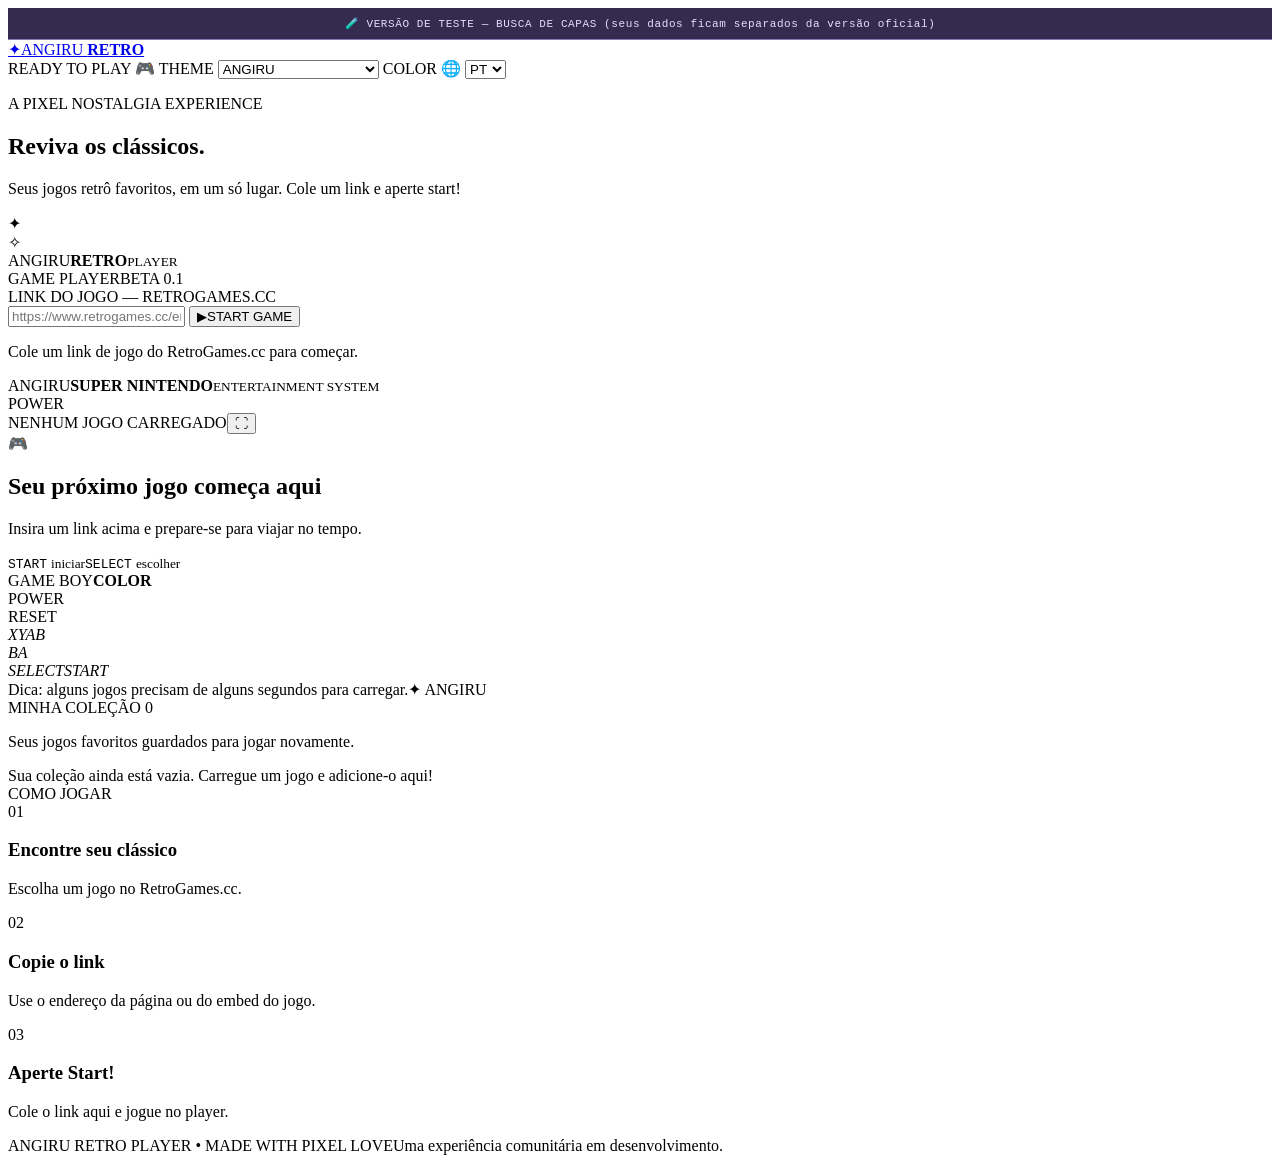
==== preview/index.html @ 98f25230 "Add isolated cover-search test preview" ====
<!DOCTYPE html>
<html lang="pt-BR">
<head>
  <meta charset="UTF-8">
  <meta name="viewport" content="width=device-width, initial-scale=1">
  <meta name="theme-color" content="#101522">
  <meta name="description" content="Angiru Retro Player — um cantinho para jogar clássicos retrô.">
  <title>Angiru Retro Player</title>
  <link rel="stylesheet" href="style.css?v=cover-test-20261125">
</head>
<body>
  <div style="background:#342b50;color:#e9ddff;text-align:center;padding:9px 12px;font:11px monospace;letter-spacing:.6px;border-bottom:1px solid #8b76b5">🧪 VERSÃO DE TESTE — BUSCA DE CAPAS (seus dados ficam separados da versão oficial)</div>
  <div class="page-shell">
    <header class="topbar">
      <a class="brand" href="#" aria-label="Angiru Retro Player home">
        <span class="brand-mark">✦</span><span>ANGIRU <b>RETRO</b></span>
      </a>
      <div class="topbar-actions">
        <span class="status-pill"><span class="status-dot"></span><span data-i18n="ready">READY TO PLAY</span></span>
        <label class="theme-label" for="theme" data-i18n="theme-label">🎮 THEME</label>
        <select id="theme" aria-label="Retro theme">
          <option value="angiru">ANGIRU</option><option value="snes">SUPER NINTENDO</option><option value="gbc">GAME BOY COLOR</option><option value="ps1">PLAYSTATION 1</option><option value="atari">ATARI</option><option value="n64">NINTENDO 64</option><option value="arcade">ARCADE</option><option value="megadrive">MEGA DRIVE</option><option value="gba">GAME BOY ADVANCE</option>
        </select>
        <label class="variant-label" for="theme-variant" data-i18n="variant-label">COLOR</label>
        <select id="theme-variant" aria-label="Theme color" hidden></select>
        <label class="variant-label" for="snes-age" data-i18n="snes-age-label" hidden>ESTADO</label>
        <select id="snes-age" aria-label="SNES condition" hidden><option value="new" data-i18n="snes-new">Novo</option><option value="old" data-i18n="snes-old">Velho</option></select>
        <label class="language-label" for="language">🌐</label>
        <select id="language" aria-label="Language">
          <option value="pt">PT</option><option value="en">EN</option><option value="es">ES</option>
        </select>
      </div>
    </header>

    <main>
      <section class="hero">
        <div class="hero-copy">
          <p class="eyebrow" data-i18n="eyebrow">A PIXEL NOSTALGIA EXPERIENCE</p>
          <h1 data-i18n="title">Reviva os <span>clássicos.</span></h1>
          <p class="hero-subtitle" data-i18n="subtitle">Seus jogos retrô favoritos, em um só lugar. Cole um link e aperte start!</p>
        </div>
        <div class="pixel-art" aria-hidden="true">
          <div class="pixel-star star-one">✦</div><div class="pixel-star star-two">✧</div>
          <div class="pixel-console"><div class="console-screen"><span>ANGIRU</span><strong>RETRO</strong><small>PLAYER</small></div><div class="console-controls"><i></i><i></i><i></i></div></div>
        </div>
      </section>

      <section class="player-card" aria-label="Game player">
        <div class="card-topline"><span class="section-tag"><span class="tiny-square"></span><span data-i18n="player">GAME PLAYER</span></span><span class="version">BETA 0.1</span></div>
        <form id="game-form" class="link-form">
          <label for="game-url" data-i18n="link-label">LINK DO JOGO — RETROGAMES.CC</label>
          <div class="input-row">
            <input id="game-url" type="url" inputmode="url" autocomplete="url" placeholder="https://www.retrogames.cc/embed/..." required>
            <button class="start-button" type="submit"><span>▶</span><span data-i18n="start">START GAME</span></button>
          </div>
          <p id="form-message" class="form-message" role="status" aria-live="polite" data-i18n="hint">Cole um link de jogo do RetroGames.cc para começar.</p>
          <div class="game-actions" id="game-actions" hidden>
            <button type="button" id="copy-link" class="secondary-button" data-i18n="copy">⧉ COPIAR LINK</button>
            <button type="button" id="clear-game" class="secondary-button" data-i18n="change">↻ TROCAR JOGO</button>
            <button type="button" id="save-game" class="save-game-button" hidden data-i18n="save-game">＋ ADICIONAR À MINHA COLEÇÃO</button>
          </div>
        </form>

        <div class="gbc-console-shell" id="gbc-console">
          <div class="snes-cartridge" aria-hidden="true"><div class="snes-cart-label"><span>ANGIRU</span><b>SUPER NINTENDO</b><small>ENTERTAINMENT SYSTEM</small></div></div>
          <div class="gbc-bezel">
            <div class="gbc-power"><span class="gbc-power-led" aria-hidden="true"></span><span>POWER</span></div>
            <div class="gbc-screen-and-logo">
              <div class="game-frame-wrap" id="game-area">
                <div class="frame-toolbar"><span class="frame-title"><span class="live-indicator"></span><span id="game-name" data-i18n="no-game">NENHUM JOGO CARREGADO</span></span><button id="fullscreen" class="icon-button" type="button" title="Fullscreen" aria-label="Fullscreen">⛶</button></div>
                <div class="game-stage" id="game-stage">
                  <div class="empty-state" id="empty-state">
                    <div class="controller-icon">🎮</div>
                    <h2 data-i18n="empty-title">Seu próximo jogo começa aqui</h2>
                    <p data-i18n="empty-desc">Insira um link acima e prepare-se para viajar no tempo.</p>
                    <div class="key-hints"><span><kbd>START</kbd> <small data-i18n="start-hint">iniciar</small></span><span><kbd>SELECT</kbd> <small data-i18n="select-hint">escolher</small></span></div>
                  </div>
                  <iframe id="game-frame" title="Retro game" src="about:blank" allow="autoplay; fullscreen; gamepad; cross-origin-isolated" allowfullscreen webkitallowfullscreen mozallowfullscreen scrolling="no" referrerpolicy="strict-origin-when-cross-origin" hidden></iframe>
                </div>
              </div>
              <div class="gbc-logo" aria-label="Game Boy Color"><span>GAME BOY</span><b>COLOR</b></div>
            </div>
          </div>
          <div class="snes-power-reset" aria-hidden="true"><div class="snes-power-button"><span>POWER</span></div><div class="snes-reset-button"><span>RESET</span></div></div><div class="snes-controls" aria-hidden="true"><div class="snes-dpad"><i></i></div><div class="snes-button-cluster"><i class="snes-x">X</i><i class="snes-y">Y</i><i class="snes-a">A</i><i class="snes-b">B</i></div></div>
          <div class="gbc-controls" aria-hidden="true">
            <div class="gbc-dpad"><i class="up"></i><i class="right"></i><i class="down"></i><i class="left"></i><i class="center"></i></div>
            <div class="gbc-action-buttons"><i class="gbc-b">B</i><i class="gbc-a">A</i></div>
            <div class="gbc-system-buttons"><i>SELECT</i><i>START</i></div>
            <div class="gbc-speaker"><span></span><span></span><span></span><span></span><span></span><span></span><span></span><span></span><span></span><span></span><span></span><span></span><span></span><span></span><span></span><span></span><span></span><span></span><span></span><span></span></div>
          </div>
        </div>
        <div class="player-footer"><span data-i18n="footer-note">Dica: alguns jogos precisam de alguns segundos para carregar.</span><span class="footer-symbol">✦ ANGIRU</span></div>
      </section>

      <section class="library-section" id="library-section">
        <div class="library-heading">
          <span class="section-tag"><span class="tiny-square"></span><span data-i18n="library-title">MINHA COLEÇÃO</span></span>
          <span class="library-count" id="library-count">0</span>
        </div>
        <p class="library-subtitle" data-i18n="library-subtitle">Seus jogos favoritos guardados para jogar novamente.</p>
        <div class="library-tools" id="library-tools" hidden>
          <input type="search" id="library-search" placeholder="Buscar jogo..." aria-label="Buscar jogos salvos">
          <div class="library-filters" role="group" aria-label="Filtros da coleção">
            <button type="button" class="library-filter active" data-filter="all" data-i18n="filter-all">TODOS</button>
            <button type="button" class="library-filter" data-filter="favorites" data-i18n="filter-favorites">FAVORITOS</button>
            <button type="button" class="library-filter" data-filter="recent" data-i18n="filter-recent">RECENTES</button>
          </div>
        </div>
        <div id="library-list" class="library-list"></div>
        <div id="library-empty" class="library-empty" data-i18n="library-empty">Sua coleção ainda está vazia. Carregue um jogo e adicione-o aqui!</div>
      </section>
      <section class="how-to">
        <div class="how-heading"><span class="section-tag"><span class="tiny-square"></span><span data-i18n="how-title">COMO JOGAR</span></span></div>
        <div class="steps">
          <article class="step"><span class="step-number">01</span><div><h3 data-i18n="step1-title">Encontre seu clássico</h3><p data-i18n="step1-desc">Escolha um jogo no RetroGames.cc.</p></div></article>
          <article class="step"><span class="step-number">02</span><div><h3 data-i18n="step2-title">Copie o link</h3><p data-i18n="step2-desc">Use o endereço da página ou do embed do jogo.</p></div></article>
          <article class="step"><span class="step-number">03</span><div><h3 data-i18n="step3-title">Aperte Start!</h3><p data-i18n="step3-desc">Cole o link aqui e jogue no player.</p></div></article>
        </div>
      </section>
    </main>
    <footer><span>ANGIRU RETRO PLAYER <span class="footer-dot">•</span> MADE WITH PIXEL LOVE</span><span data-i18n="footer">Uma experiência comunitária em desenvolvimento.</span></footer>
  </div>
  <script src="app.js?v=cover-test-20261125"></script>
</body>
</html>
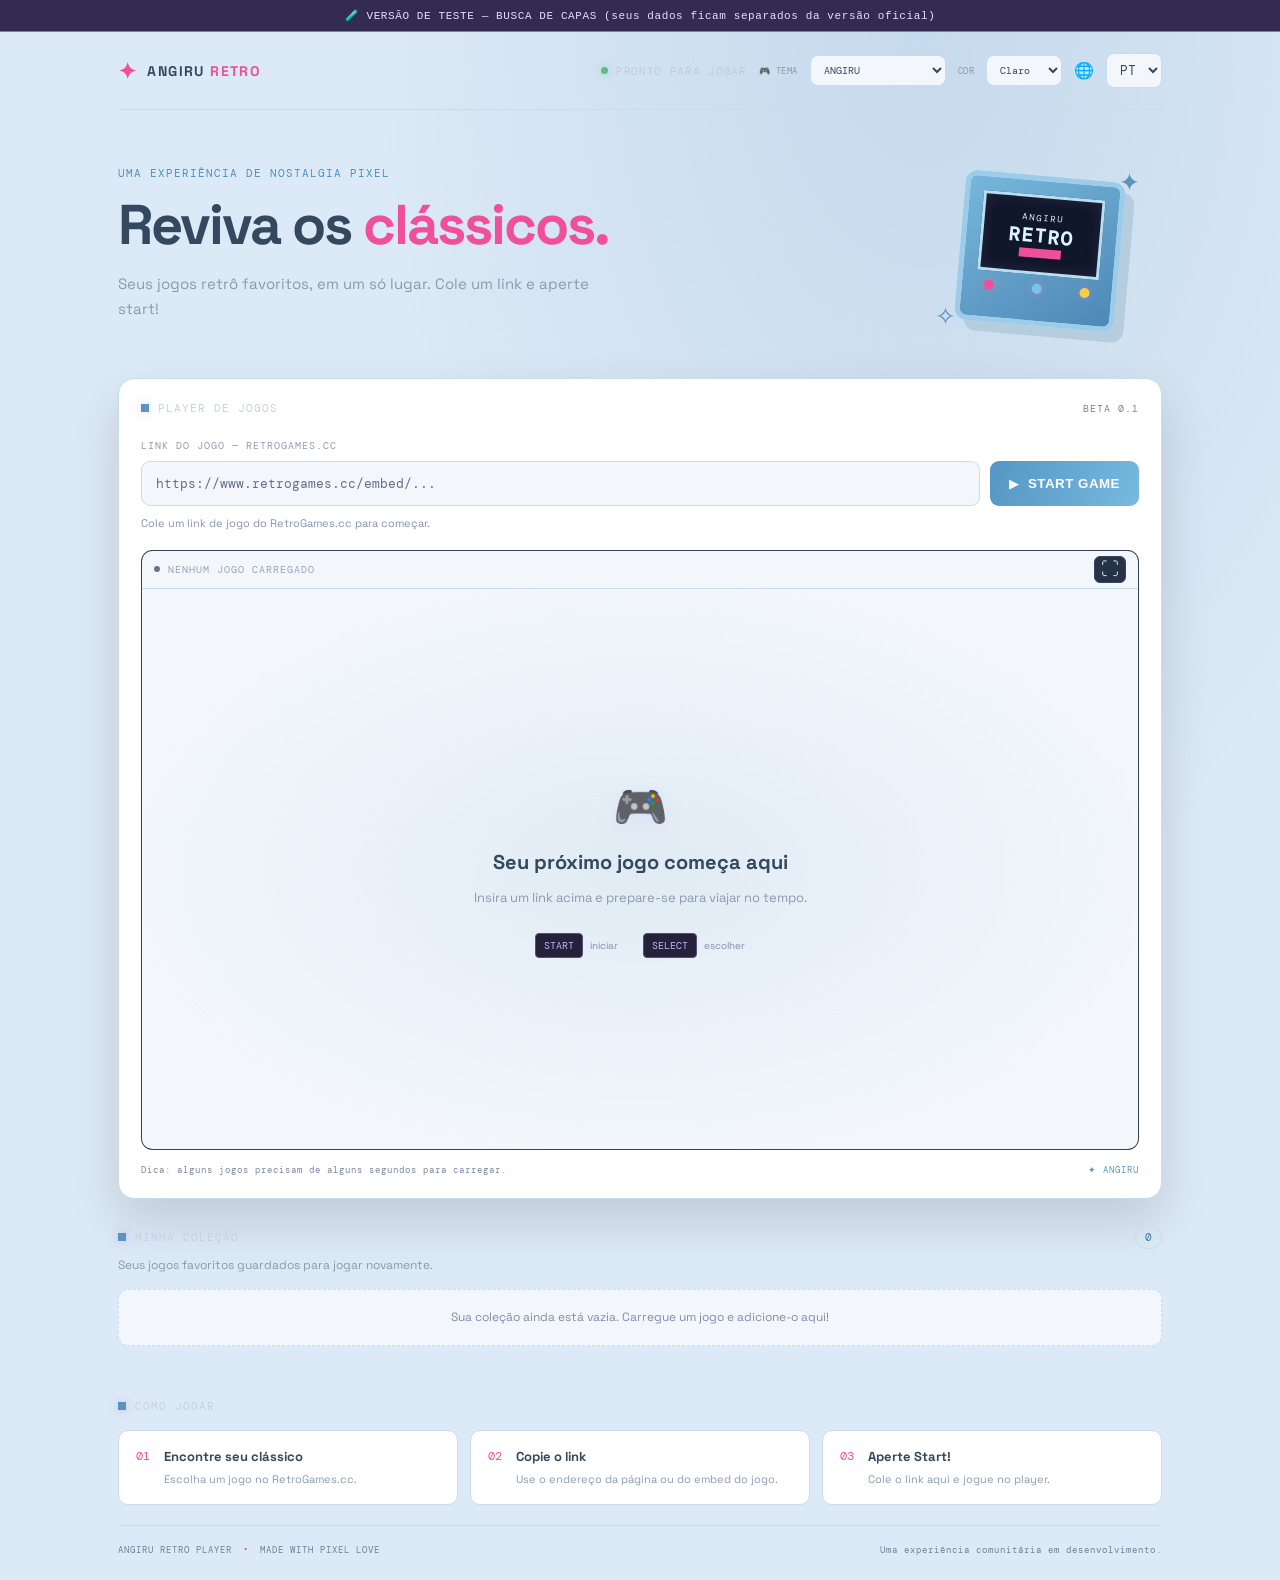
==== commit 6f605bb5: "Refresh preview cache for cover verification fix" ====
--- a/preview/index.html
+++ b/preview/index.html
@@ -6,7 +6,7 @@
   <meta name="theme-color" content="#101522">
   <meta name="description" content="Angiru Retro Player — um cantinho para jogar clássicos retrô.">
   <title>Angiru Retro Player</title>
-  <link rel="stylesheet" href="style.css?v=cover-test-20261125">
+  <link rel="stylesheet" href="style.css?v=cover-test-20261125b">
 </head>
 <body>
   <div style="background:#342b50;color:#e9ddff;text-align:center;padding:9px 12px;font:11px monospace;letter-spacing:.6px;border-bottom:1px solid #8b76b5">🧪 VERSÃO DE TESTE — BUSCA DE CAPAS (seus dados ficam separados da versão oficial)</div>
--- a/preview/style.css
+++ b/preview/style.css
@@ -0,0 +1,463 @@
+@import url('https://fonts.googleapis.com/css2?family=DM+Mono:wght@400;500&family=Space+Grotesk:wght@400;500;600;700&display=swap');
+:root{--bg:#101522;--panel:#171e2e;--panel2:#111827;--text:#eef2ff;--muted:#9aa7c1;--purple:#a78bfa;--pink:#f472b6;--cyan:#67e8f9;--line:#2a354a;--green:#86efac}
+*{box-sizing:border-box}body{margin:0;background:radial-gradient(ellipse at 72% 0%,#202945 0,transparent 42%),var(--bg);color:var(--text);font-family:'Space Grotesk',sans-serif;min-height:100vh}.page-shell{max-width:1100px;margin:auto;padding:0 28px}.topbar{height:78px;display:flex;align-items:center;justify-content:space-between;border-bottom:1px solid #283147}.brand{display:flex;align-items:center;gap:10px;color:var(--text);text-decoration:none;font-weight:700;letter-spacing:1.4px;font-size:14px}.brand b{color:var(--purple)}.brand-mark{color:var(--pink);font-size:22px}.topbar-actions{display:flex;align-items:center;gap:12px}.status-pill{font:11px 'DM Mono',monospace;letter-spacing:.7px;color:#c0cbe0;display:flex;gap:8px;align-items:center}.status-dot{width:7px;height:7px;border-radius:50%;background:var(--green);box-shadow:0 0 10px #86efac80}.language-label{color:var(--muted)}select{background:#202a3c;color:var(--text);border:1px solid #39455c;border-radius:8px;padding:7px 9px;font-family:'DM Mono',monospace}.hero{display:flex;align-items:center;justify-content:space-between;min-height:260px;padding:36px 0 22px;overflow:hidden}.hero-copy{max-width:610px}.eyebrow,.section-tag,.version,.link-form label,.frame-title,.player-footer,.how-heading,footer{font-family:'DM Mono',monospace;letter-spacing:1px}.eyebrow{color:var(--cyan);font-size:11px;margin:0 0 16px}.hero h1{font-size:clamp(34px,5vw,56px);line-height:1.04;letter-spacing:-2px;margin:0}.hero h1 span{color:var(--purple)}.hero-subtitle{font-size:15px;color:var(--muted);max-width:510px;line-height:1.65;margin-top:18px}.pixel-art{position:relative;width:245px;height:210px;flex-shrink:0;display:grid;place-items:center}.pixel-console{width:160px;height:150px;background:#3b315b;border:5px solid #625080;border-radius:12px;box-shadow:10px 10px 0 #0a0e18;transform:rotate(5deg);padding:14px}.console-screen{height:80px;background:#11172a;border:3px solid #8b76b5;display:flex;flex-direction:column;align-items:center;justify-content:center;color:#c4b5fd;font-family:'DM Mono',monospace;box-shadow:inset 0 0 14px #a78bfa20}.console-screen span{font-size:9px;letter-spacing:2px}.console-screen strong{font-size:19px;letter-spacing:2px}.console-screen small{font-size:7px;letter-spacing:3px;color:var(--pink)}.console-controls{display:flex;align-items:center;justify-content:space-between;padding:9px 8px}.console-controls i{width:10px;height:10px;border-radius:50%;background:var(--pink);box-shadow:0 0 8px #f472b680}.console-controls i:nth-child(2){background:var(--cyan)}.console-controls i:nth-child(3){background:#facc15}.pixel-star{position:absolute;color:var(--pink);font-size:25px}.star-one{top:20px;right:22px}.star-two{bottom:24px;left:18px;color:var(--cyan)}.player-card{background:linear-gradient(180deg,#1b2334,#151c2a);border:1px solid #2b364b;border-radius:16px;padding:22px;box-shadow:0 22px 50px #0002}.card-topline{display:flex;justify-content:space-between;align-items:center;margin-bottom:24px}.section-tag{font-size:11px;color:#c6d0e3;display:flex;align-items:center;gap:9px}.tiny-square{width:8px;height:8px;background:var(--purple);box-shadow:0 0 10px #a78bfa70}.version{font-size:10px;color:#74829d}.link-form label{display:block;color:#8e9bb4;font-size:10px;margin-bottom:9px}.input-row{display:flex;gap:10px}.input-row input{flex:1;min-width:0;border:1px solid #364258;border-radius:9px;background:#101725;color:var(--text);padding:13px 14px;font:13px 'DM Mono',monospace;outline:none}.input-row input:focus{border-color:var(--purple);box-shadow:0 0 0 3px #a78bfa18}.input-row input::placeholder{color:#62708a}.start-button{border:0;border-radius:9px;background:linear-gradient(110deg,#a78bfa,#8b79e8);color:#111525;font-weight:700;letter-spacing:.5px;padding:0 19px;display:flex;gap:9px;align-items:center;justify-content:center;cursor:pointer;white-space:nowrap;transition:.2s}.start-button:hover{filter:brightness(1.1);transform:translateY(-1px)}.start-button span:first-child{font-size:12px}.form-message{margin:9px 0 18px;font-size:11px;color:#8492aa;line-height:1.5}.form-message.error{color:#fda4af}.game-frame-wrap{border:1px solid #364258;border-radius:11px;overflow:hidden;background:#090d15}.frame-toolbar{height:38px;background:#121a29;display:flex;align-items:center;justify-content:space-between;padding:0 12px;border-bottom:1px solid #293448}.frame-title{font-size:10px;color:#94a3bb;display:flex;align-items:center;gap:8px}.live-indicator{height:6px;width:6px;border-radius:50%;background:#64748b}.live-indicator.active{background:var(--green);box-shadow:0 0 8px #86efac}.icon-button{background:#263247;border:1px solid #39465d;color:#cbd5e1;border-radius:6px;height:27px;width:32px;font-size:18px;line-height:1;cursor:pointer}.icon-button:hover{color:white;background:#36445d}.game-stage{aspect-ratio:16/9;max-height:650px;position:relative;display:flex;align-items:center;justify-content:center;background:radial-gradient(ellipse,#1d2840,#090d15 75%);overflow:hidden}.game-stage iframe{width:100%;height:100%;border:0;background:#000}.empty-state{text-align:center;padding:24px;max-width:440px}.controller-icon{font-size:44px;filter:drop-shadow(0 5px 10px #a78bfa22)}.empty-state h2{font-size:20px;margin:14px 0 8px}.empty-state p{font-size:13px;color:var(--muted);line-height:1.6}.key-hints{display:flex;justify-content:center;gap:25px;margin-top:24px}.key-hints span{display:flex;gap:7px;align-items:center}kbd{font:10px 'DM Mono',monospace;color:#c4b5fd;border:1px solid #5b4c7d;background:#25213a;padding:5px 8px;border-radius:4px}.key-hints small{font-size:10px;color:#8592aa}.player-footer{display:flex;justify-content:space-between;gap:10px;flex-wrap:wrap;margin-top:14px;font-size:9px;color:#78869e}.footer-symbol{color:#a78bfa}.how-to{padding:35px 0 20px}.how-heading{margin-bottom:17px}.steps{display:grid;grid-template-columns:repeat(3,1fr);gap:12px}.step{display:flex;gap:14px;padding:17px;border:1px solid #293449;border-radius:10px;background:#151c2a}.step-number{font:12px 'DM Mono',monospace;color:var(--pink)}.step h3{font-size:13px;margin:0 0 6px}.step p{font-size:11px;color:var(--muted);margin:0;line-height:1.5}footer{border-top:1px solid #283147;padding:18px 0 24px;display:flex;justify-content:space-between;gap:10px;flex-wrap:wrap;color:#718099;font-size:9px}.footer-dot{color:var(--pink);padding:0 5px}
+@media(max-width:700px){.page-shell{padding:0 16px}.topbar{height:65px}.status-pill{display:none}.hero{min-height:210px;padding:30px 0 18px}.hero h1{font-size:38px}.hero-subtitle{font-size:13px;max-width:330px}.pixel-art{width:115px;height:150px;transform:scale(.75);margin-left:-10px}.player-card{padding:15px}.card-topline{margin-bottom:18px}.input-row{flex-direction:column}.input-row input{padding:12px}.start-button{height:45px}.game-stage{aspect-ratio:16/9;max-height:none}.steps{grid-template-columns:1fr}.step{padding:14px}.player-footer{font-size:8px}.hero-copy{z-index:1}.pixel-art{opacity:.85}footer{font-size:8px}.empty-state h2{font-size:18px}.empty-state p{font-size:12px}}@media(max-width:420px){.hero h1{font-size:33px}.pixel-art{width:90px;margin-left:-22px}.brand{font-size:12px}.hero-subtitle{max-width:250px}}
+
+/* Fullscreen: use the available screen area rather than a fixed aspect ratio. */
+#game-area:fullscreen{width:100vw;height:100dvh;max-width:none;margin:0;border:0;border-radius:0;background:#000;display:flex;flex-direction:column;overflow:hidden}
+#game-area:fullscreen .frame-toolbar{flex:0 0 36px;height:36px}
+#game-area:fullscreen .game-stage{flex:1;min-height:0;width:100%;height:auto;max-height:none;aspect-ratio:auto}
+#game-area:fullscreen iframe{display:block;width:100%;height:100%;min-height:0}
+#game-area:fullscreen iframe[hidden]{display:none}
+@media (orientation:landscape) and (max-height:500px){
+  #game-area:fullscreen .frame-toolbar{flex-basis:30px;height:30px}
+  #game-area:fullscreen .frame-title{font-size:9px}
+}
+@media (orientation:portrait) {
+  #game-area:fullscreen .game-stage{height:calc(100dvh - 36px)}
+}
+
+.game-actions{display:flex;gap:8px;flex-wrap:wrap;margin:0 0 16px}
+.game-actions[hidden]{display:none}
+.secondary-button{background:#202a3c;color:#cbd5e1;border:1px solid #39465d;border-radius:8px;padding:9px 12px;font:10px 'DM Mono',monospace;letter-spacing:.5px;cursor:pointer;transition:.2s}
+.secondary-button:hover{background:#2b3850;border-color:#a78bfa;color:#fff}
+@media(max-width:480px){.game-actions{display:grid;grid-template-columns:1fr 1fr}.secondary-button{padding:10px 8px}}
+
+
+/* Retro library cards and filter tools */
+.library-section{padding:26px 0 18px}
+.library-heading{display:flex;align-items:center;justify-content:space-between;margin-bottom:8px}
+.library-count{font:11px 'DM Mono',monospace;color:var(--purple);border:1px solid #51446e;border-radius:999px;padding:4px 9px}
+.library-subtitle{font-size:12px;color:var(--muted);margin:0 0 16px}
+.library-tools{display:flex;gap:10px;align-items:center;justify-content:space-between;flex-wrap:wrap;margin:0 0 16px}
+.library-tools[hidden]{display:none}
+.library-search{flex:1;min-width:160px}
+.library-tools input{width:100%;background:#101725;color:var(--text);border:1px solid #364258;border-radius:8px;padding:10px 12px;font:12px 'DM Mono',monospace;outline:none}
+.library-tools input:focus{border-color:var(--purple)}
+.library-filters{display:flex;gap:6px;flex-wrap:wrap}
+.library-filter{background:#202a3c;color:#93a1ba;border:1px solid #39465d;border-radius:7px;padding:8px 10px;font:10px 'DM Mono',monospace;cursor:pointer}
+.library-filter.active{background:#342b50;color:#d7c8ff;border-color:#8b76b5}
+.library-list{display:grid;grid-template-columns:repeat(3,minmax(0,1fr));gap:12px}
+.library-card{overflow:hidden;min-width:0;background:#151c2a;border:1px solid #293449;border-radius:12px;transition:transform .18s,border-color .18s}
+.library-card:hover{transform:translateY(-2px);border-color:#66558a}
+.library-cover{height:150px;position:relative;display:flex;align-items:center;justify-content:center;overflow:hidden;padding:18px;background:linear-gradient(135deg,#342b59,#111827 60%,#172f48)}
+.library-cover:before,.library-cover:after{content:"";position:absolute;border:1px solid #ffffff20;transform:rotate(22deg);width:170px;height:170px;border-radius:38px}
+.library-cover:after{width:100px;height:100px;transform:rotate(-18deg);border-color:#f472b650}
+.library-cover .cover-orbit{position:absolute;width:120px;height:120px;border:2px dotted #a78bfa65;border-radius:50%;right:-28px;top:-40px}
+.library-cover .cover-console{position:absolute;left:12px;top:10px;font:9px 'DM Mono',monospace;color:#cbd5e1;letter-spacing:1px;opacity:.8}
+.library-cover .cover-title{position:relative;z-index:1;text-align:center;font-size:clamp(14px,1.5vw,20px);font-weight:700;line-height:1.1;text-shadow:0 2px 8px #0008;max-width:100%;overflow-wrap:anywhere}
+.library-cover .cover-symbol{position:absolute;bottom:9px;right:12px;font-size:25px;opacity:.6}
+.library-cover .cover-favorite{position:absolute;right:10px;top:9px;color:#f472b6;font-size:15px;z-index:2}
+.library-card-main{padding:12px 13px 8px;min-width:0}
+.library-card-title{font-size:13px;font-weight:700;line-height:1.35;margin-bottom:5px;overflow-wrap:anywhere}
+.library-card-meta{font:9px 'DM Mono',monospace;color:#718099;white-space:nowrap;overflow:hidden;text-overflow:ellipsis}
+.library-card-actions{display:flex;gap:6px;flex-wrap:wrap;padding:0 12px 12px}
+.library-action{background:#202a3c;color:#cbd5e1;border:1px solid #39465d;border-radius:6px;padding:7px 9px;font:10px 'DM Mono',monospace;cursor:pointer}
+.library-action.play{color:#c4b5fd;border-color:#51446e}
+.library-action.fav{color:#f472b6}
+.library-action.remove{color:#fda4af}
+.library-empty{border:1px dashed #354258;border-radius:10px;padding:18px;text-align:center;color:#7f8da6;font-size:12px;line-height:1.6}
+.save-game-button{margin:0 0 16px;background:#26213c;color:#d7c8ff;border:1px solid #625080;border-radius:8px;padding:11px 14px;font:11px 'DM Mono',monospace;letter-spacing:.5px;cursor:pointer}
+.save-game-button:hover{background:#342b50}
+.save-game-button[hidden]{display:none}
+#save-game[hidden]{display:none!important}
+#save-game.save-game-button{display:inline-flex;align-items:center;justify-content:center;margin:0 0 16px;background:#26213c;color:#d7c8ff;border:1px solid #8b76b5;border-radius:8px;padding:10px 12px;font:11px 'DM Mono',monospace;letter-spacing:.4px;cursor:pointer}
+#save-game.save-game-button:hover{background:#342b50;border-color:#a78bfa}
+@media(max-width:800px){.library-list{grid-template-columns:repeat(2,minmax(0,1fr))}.library-cover{height:125px}}
+@media(max-width:520px){.library-list{grid-template-columns:1fr 1fr;gap:8px}.library-card-main{padding:9px}.library-cover{height:105px;padding:10px}.library-cover .cover-title{font-size:13px}.library-card-actions{padding:0 8px 9px;gap:4px}.library-action{padding:6px 7px;font-size:9px}.library-tools{align-items:stretch}.library-filters{justify-content:space-between}.library-filter{flex:1;text-align:center;padding:7px 5px}}
+
+/* Real cover art with graceful fallback to the generated retro cover */
+.library-cover.has-artwork{background:#080b12!important;padding:0}
+.library-cover.has-artwork:before,.library-cover.has-artwork:after,.library-cover.has-artwork .cover-orbit{display:none}
+.library-artwork{position:absolute;inset:0;width:100%;height:100%;object-fit:contain;object-position:center;background:#080b12;z-index:1}
+.library-cover.has-artwork .cover-title{position:absolute;left:0;right:0;bottom:0;padding:26px 10px 9px;background:linear-gradient(transparent,#000b 75%);font-size:clamp(11px,1.2vw,15px);z-index:2}
+.library-cover.has-artwork .cover-console{z-index:2;text-shadow:0 1px 4px #000}
+.library-cover.has-artwork .cover-symbol{z-index:2}
+
+.art-credit{display:block;max-width:100%;overflow:hidden;text-overflow:ellipsis;white-space:nowrap;margin-top:4px;color:#8b91a5;font:8px 'DM Mono',monospace;text-decoration:underline;text-underline-offset:2px;opacity:.8}.art-credit:hover{color:#c4b5fd;opacity:1}
+
+/* Cover search status and retry control */
+.cover-status{position:absolute;left:0;right:0;bottom:0;z-index:3;text-align:center;font:8px 'DM Mono',monospace;color:#c4b5fd;background:#111827b8;padding:5px 4px;letter-spacing:.4px}
+.library-cover.has-artwork .cover-status{display:none}
+.cover-retry{color:#a5b4fc!important;border-color:#51446e!important}
+.cover-retry:disabled{opacity:.55;cursor:wait}
+
+/* Console-inspired color themes: only presentation tokens and surfaces are changed. */
+body[data-theme="angiru"]{--bg:#dce9f6;--panel:#ffffff;--panel2:#f3f7fc;--text:#34495f;--muted:#899bad;--purple:#5b94bd;--pink:#f04f9b;--cyan:#78c5e6;--line:#c9dceb;--green:#65b984}
+body[data-theme="snes"]{--bg:#252335;--panel:#d0d0d8;--panel2:#e5e5eb;--text:#292938;--muted:#5f6176;--purple:#7b50a9;--pink:#d34f77;--cyan:#4475c5;--line:#a3a3b4;--green:#5b9e58}
+body[data-theme="gbc"]{--bg:#e1e6bd;--panel:#c5d38a;--panel2:#eff2d3;--text:#243d35;--muted:#58725b;--purple:#7457a8;--pink:#d14e87;--cyan:#248baf;--line:#95a86a;--green:#39874b}
+body[data-theme="ps1"]{--bg:#111d36;--panel:#26334d;--panel2:#18253c;--text:#edf3ff;--muted:#a4b5d0;--purple:#5b8bd6;--pink:#f05b72;--cyan:#5fc4e9;--line:#40516c;--green:#7bd59d}
+body[data-theme="atari"]{--bg:#241b16;--panel:#34271d;--panel2:#1c1714;--text:#f0dfc2;--muted:#b79b78;--purple:#c58b46;--pink:#e28b51;--cyan:#d2b36d;--line:#5c4430;--green:#a4bd5b}
+body[data-theme="n64"]{--bg:#20232b;--panel:#2c3341;--panel2:#1b202a;--text:#f3f4f8;--muted:#aab3c4;--purple:#4c83e5;--pink:#ef5350;--cyan:#45c78b;--line:#465165;--green:#83d75d}
+body[data-theme="arcade"]{--bg:#090b18;--panel:#14152a;--panel2:#0b1020;--text:#f6f1ff;--muted:#9ca3c9;--purple:#bd5cff;--pink:#ff4fa3;--cyan:#39f5ff;--line:#33305a;--green:#4dff9c}
+body[data-theme="megadrive"]{--bg:#101316;--panel:#20252b;--panel2:#15191e;--text:#f1f3f5;--muted:#a1aab5;--purple:#d04c4c;--pink:#ef6767;--cyan:#a4b7c9;--line:#424b55;--green:#80c56e}
+body[data-theme="gba"]{--bg:#252036;--panel:#342b4a;--panel2:#201b31;--text:#f4edff;--muted:#b4a5d1;--purple:#a56de0;--pink:#ed75b6;--cyan:#63a9ed;--line:#4c3e65;--green:#85d39a}
+body[data-theme] {background:radial-gradient(ellipse at 72% 0%,color-mix(in srgb,var(--purple) 18%,transparent),transparent 42%),var(--bg);color:var(--text)}
+body[data-theme] .topbar,body[data-theme] footer{border-color:var(--line)}
+body[data-theme] .brand,body[data-theme] .hero h1,body[data-theme] .empty-state h2,body[data-theme] .step h3{color:var(--text)}
+body[data-theme] .brand b,body[data-theme] .hero h1 span,body[data-theme] .brand-mark,body[data-theme] .pixel-star,.section-tag .tiny-square,.footer-symbol{color:var(--purple)}
+body[data-theme] .eyebrow{color:var(--cyan)}
+body[data-theme] .player-card,body[data-theme] .step,body[data-theme] .library-card{background:var(--panel);border-color:var(--line)}
+body[data-theme] .frame-toolbar,body[data-theme] .library-card-main,body[data-theme] .library-empty{background:var(--panel2);border-color:var(--line)}
+body[data-theme] .game-stage{background:radial-gradient(ellipse,color-mix(in srgb,var(--purple) 12%,var(--panel2)),var(--panel2) 75%)}
+body[data-theme] .input-row input,body[data-theme] .library-tools input{background:var(--panel2);color:var(--text);border-color:var(--line)}
+body[data-theme] select,body[data-theme] .library-filter,body[data-theme] .library-action,body[data-theme] .secondary-button{background:var(--panel2);color:var(--text);border-color:var(--line)}
+body[data-theme] .library-filter.active,body[data-theme] .save-game-button{background:color-mix(in srgb,var(--purple) 28%,var(--panel2));color:var(--text);border-color:var(--purple)}
+body[data-theme] .start-button{background:linear-gradient(110deg,var(--purple),color-mix(in srgb,var(--purple) 72%,var(--cyan)));color:var(--bg)}
+body[data-theme] .library-action.play{color:var(--purple);border-color:var(--purple)}
+body[data-theme] .library-action.fav{color:var(--pink)}
+body[data-theme] .library-action.remove{color:var(--pink)}
+body[data-theme] .pixel-console{background:color-mix(in srgb,var(--purple) 40%,var(--panel));border-color:var(--purple)}
+body[data-theme] .console-screen{border-color:var(--cyan);color:var(--cyan)}
+body[data-theme] .console-screen small,body[data-theme] .console-controls i:first-child{background:var(--pink);color:var(--pink)}
+body[data-theme] .console-controls i:nth-child(2){background:var(--cyan)}
+body[data-theme] .console-controls i:nth-child(3){background:var(--green)}
+body[data-theme] .cover-retry{color:var(--purple)!important;border-color:var(--line)!important}
+body[data-theme] .library-count{color:var(--purple);border-color:var(--line)}
+body[data-theme] .status-dot,body[data-theme] .live-indicator.active{background:var(--green);box-shadow:0 0 10px color-mix(in srgb,var(--green) 45%,transparent)}
+.theme-label{font:9px 'DM Mono',monospace;color:var(--muted);letter-spacing:.5px}
+#theme{max-width:150px;font-size:10px}
+@media(max-width:520px){.theme-label{display:none}#theme{max-width:105px;padding:6px 5px;font-size:9px}}
+
+/* Optional color variants for handheld, N64 and arcade themes */
+.variant-label{font:9px 'DM Mono',monospace;color:var(--muted);letter-spacing:.4px}
+#theme-variant{max-width:118px;font-size:10px}
+#theme-variant[hidden],.variant-label[hidden]{display:none!important}
+@media(max-width:520px){#theme-variant{max-width:85px;padding:6px 4px;font-size:9px;flex:0 0 auto}.topbar{height:auto;min-height:65px;padding:10px 0;align-items:flex-start;gap:8px;flex-wrap:wrap}.topbar-actions{gap:6px;flex-wrap:wrap;justify-content:flex-end}.topbar-actions select{flex:0 0 auto}.variant-label{white-space:nowrap}}
+body[data-variant="atomic-purple"],body[data-variant="grape"],body[data-variant="neon-purple"]{--purple:#9b63d8;--pink:#d875ed;--cyan:#73b5ff;--green:#82e4a7}
+body[data-variant="teal"]{--purple:#1d7c89;--pink:#d05a91;--cyan:#45bfc1;--green:#8acb61}
+body[data-variant="yellow"]{--purple:#b38b2c;--pink:#d85b9a;--cyan:#4b8fc2;--green:#6da94b}
+body[data-variant="kiwi"],body[data-variant="neon-green"]{--purple:#6f9b37;--pink:#d45e92;--cyan:#4aa5a0;--green:#a8d83f}
+body[data-variant="berry"],body[data-variant="fuchsia"],body[data-variant="neon-pink"]{--purple:#b04d94;--pink:#ff70bd;--cyan:#5bbbe8;--green:#72d6a1}
+body[data-variant="glacier"],body[data-variant="ice-blue"],body[data-variant="neon-cyan"]{--purple:#4d83cc;--pink:#ed719a;--cyan:#6fe4ff;--green:#70d8a3}
+body[data-variant="indigo"]{--purple:#6553b8;--pink:#d67ebc;--cyan:#7aa8ec;--green:#77d49a}
+body[data-variant="spice"],body[data-variant="fire-orange"]{--purple:#d27a37;--pink:#e76c67;--cyan:#72a8d4;--green:#a4c85a}
+body[data-variant="smoke"]{--purple:#79889a;--pink:#d46b86;--cyan:#82b6cf;--green:#8ac69c}\nbody[data-theme="gba"][data-variant="black"]{--bg:#08090c;--panel:#14171d;--panel2:#090b10;--text:#f2f5fa;--muted:#9ba6b6;--purple:#596b83;--pink:#bd526d;--cyan:#6aa8cf;--line:#29313d;--green:#83b98b}\nbody[data-theme="gba"][data-variant="platinum"]{--bg:#d8dce3;--panel:#c3c9d2;--panel2:#eef1f5;--text:#303944;--muted:#687382;--purple:#8494ad;--pink:#c07c9a;--cyan:#5f9fbd;--line:#9da8b6;--green:#72a781}
+body[data-variant="platinum"]{--purple:#8997b3;--pink:#cf789d;--cyan:#74bad7;--green:#8dc7a2}
+body[data-variant="jungle-green"]{--purple:#35a86e;--pink:#e56d70;--cyan:#4eb6c6;--green:#9be36e}
+body[data-variant="watermelon"]{--purple:#dc4c64;--pink:#ff789b;--cyan:#56b8d5;--green:#79d69a}
+body[data-variant="neon-red"]{--purple:#ff475c;--pink:#ff6d9f;--cyan:#47f1ff;--green:#4dff9c}
+
+/* Game Boy Color variants tint the entire interface, not just accent details. */
+body[data-theme="gbc"][data-variant="atomic-purple"]{--bg:#302044;--panel:#55366f;--panel2:#241631;--text:#f8edff;--muted:#c5a8d8;--purple:#d39aff;--pink:#ff83d1;--cyan:#92dcff;--line:#795292;--green:#a9ed9d}
+body[data-theme="gbc"][data-variant="teal"]{--bg:#12383b;--panel:#246165;--panel2:#0d292c;--text:#e9ffff;--muted:#a4d4d1;--purple:#62d5c6;--pink:#f28cb8;--cyan:#8af4ed;--line:#397c7e;--green:#b4e66b}
+body[data-theme="gbc"][data-variant="yellow"]{--bg:#463d16;--panel:#786a28;--panel2:#302b10;--text:#fff9dc;--muted:#dfd095;--purple:#e9c84d;--pink:#e9829c;--cyan:#a5d8ed;--line:#9c8a3b;--green:#b6d65c}
+body[data-theme="gbc"][data-variant="grape"]{--bg:#30223e;--panel:#573c70;--panel2:#251832;--text:#f7edff;--muted:#c8afd9;--purple:#c69aff;--pink:#f08bcd;--cyan:#93c9ff;--line:#795591;--green:#a4e5a2}
+body[data-theme="gbc"][data-variant="kiwi"]{--bg:#283c1d;--panel:#4d682e;--panel2:#1d2d16;--text:#f4ffe6;--muted:#bfd39c;--purple:#a5d45b;--pink:#e983aa;--cyan:#8dd9c4;--line:#6b8743;--green:#d0f16c}
+body[data-theme="gbc"][data-variant="berry"]{--bg:#442239;--panel:#743d60;--panel2:#2d1728;--text:#fff0fa;--muted:#d5a9c4;--purple:#ee80c5;--pink:#ff9bd8;--cyan:#91cfff;--line:#995b82;--green:#a2e4b4}
+
+/* Keep a small outcome badge visible over real artwork as well as the fallback. */
+.library-cover.has-artwork .cover-status{display:block;background:#080b12c9;color:#c4b5fd}
+.cover-status:empty{display:none}
+
+/* Game Boy Color handheld-inspired console shell */
+.gbc-console-shell{display:block}
+/* The shared game screen lives inside this wrapper; hide handheld decorations outside GBC mode. */
+body:not([data-theme="gbc"]) .gbc-power,body:not([data-theme="gbc"]) .gbc-logo,body:not([data-theme="gbc"]) .gbc-controls{display:none}
+body:not([data-theme="gbc"]) .gbc-bezel{display:block}
+body[data-theme="gbc"] .gbc-console-shell{display:block;margin:4px auto 0;max-width:660px;border-radius:34px 34px 28px 28px;padding:clamp(14px,3vw,24px);background:var(--purple);border:2px solid color-mix(in srgb,var(--text) 20%,var(--purple));box-shadow:inset 5px 5px 12px #ffffff25,inset -7px -8px 14px #00000022,0 18px 34px #0005;position:relative}
+body[data-theme="gbc"] #game-area{border:0;border-radius:0;background:transparent;overflow:visible}
+body[data-theme="gbc"] .frame-toolbar{display:none}
+body[data-theme="gbc"] .gbc-bezel{background:#111216;border-radius:20px 20px 15px 15px;padding:clamp(18px,4vw,28px) clamp(12px,4vw,25px) 15px;display:flex;align-items:flex-start;gap:12px;box-shadow:inset 0 2px 4px #ffffff14,inset 0 -3px 5px #0008}
+body[data-theme="gbc"] .gbc-power{flex:0 0 34px;color:#d1d1d4;font:7px 'DM Mono',monospace;letter-spacing:.2px;text-align:center;margin-top:36px;display:flex;flex-direction:column;align-items:center;gap:5px}
+.gbc-power-led{height:7px;width:7px;border-radius:50%;background:#5c252a;box-shadow:inset 0 0 2px #000;transition:all .2s}
+.gbc-power-led.on{background:#ff3348;box-shadow:0 0 5px #ff2438,0 0 11px #ff243855}
+body[data-theme="gbc"] .gbc-screen-and-logo{flex:1;min-width:0}
+body[data-theme="gbc"] .game-stage{aspect-ratio:4/3;max-height:none;background:#000;border:2px solid #424247;border-radius:2px;box-shadow:0 0 0 2px #252529;overflow:hidden}
+body[data-theme="gbc"] .game-stage iframe{object-fit:contain}
+body[data-theme="gbc"] .empty-state{padding:12px;max-width:100%;color:#a2a2a6}
+body[data-theme="gbc"] .empty-state h2{font-size:clamp(12px,2.6vw,18px);color:#e4e4e7;margin:8px 0}
+body[data-theme="gbc"] .empty-state p{font-size:clamp(9px,1.7vw,12px);color:#aaa}
+body[data-theme="gbc"] .controller-icon{font-size:clamp(24px,5vw,40px)}
+body[data-theme="gbc"] .key-hints{margin-top:12px;gap:12px}
+body[data-theme="gbc"] .key-hints kbd{background:#25252a;border-color:#57575d;color:#ddd;padding:3px 5px;font-size:8px}
+.gbc-logo{display:flex;justify-content:center;align-items:center;gap:3px;margin-top:13px;font-family:Arial,sans-serif;font-weight:900;font-style:italic;font-size:clamp(12px,2.5vw,18px);letter-spacing:-.7px;color:#c6c6ca;text-shadow:1px 1px #444}
+.gbc-logo b{letter-spacing:-1px;background:linear-gradient(90deg,#5479d8,#69a846,#f3cb39,#e56c37,#d84b89);background-clip:text;color:transparent}
+body[data-theme="gbc"] .gbc-controls{position:relative;min-height:150px;height:clamp(150px,28vw,200px);margin:0 1px;padding:18px 4px 0}
+.gbc-dpad{position:absolute;left:6%;top:20px;width:clamp(72px,15vw,102px);height:clamp(72px,15vw,102px);filter:drop-shadow(1px 2px 1px #0005)}
+.gbc-dpad i{position:absolute;background:#303038;border:1px solid #55545d;border-radius:3px}
+.gbc-dpad .up,.gbc-dpad .down{left:33%;width:34%;height:34%}
+.gbc-dpad .up{top:0}.gbc-dpad .down{bottom:0}
+.gbc-dpad .left,.gbc-dpad .right{top:33%;height:34%;width:34%}
+.gbc-dpad .left{left:0}.gbc-dpad .right{right:0}
+.gbc-dpad .center{left:33%;top:33%;width:34%;height:34%;border-radius:50%;background:#24242b}
+.gbc-action-buttons{position:absolute;right:7%;top:27px;display:flex;gap:clamp(12px,3vw,22px);transform:rotate(-24deg)}
+.gbc-action-buttons i{height:clamp(32px,7vw,43px);width:clamp(32px,7vw,43px);border-radius:50%;display:flex;align-items:center;justify-content:center;background:#672b56;border:2px solid #913e76;color:#e9c6df;font: bold 12px Arial,sans-serif;box-shadow:inset 1px 2px 3px #ffffff25,1px 3px 2px #0005}
+.gbc-action-buttons .gbc-a{background:#672b56}
+.gbc-system-buttons{position:absolute;left:50%;top:100px;transform:translateX(-50%);display:flex;gap:12px}
+.gbc-system-buttons i{border-radius:9px;background:#33333b;border:1px solid #5c5b63;padding:4px 12px;color:#b7b7be;font:7px 'DM Mono',monospace;letter-spacing:1px;transform:rotate(-18deg);box-shadow:1px 2px 2px #0004}
+.gbc-speaker{position:absolute;right:5%;bottom:8px;display:grid;grid-template-columns:repeat(4,5px);gap:5px;transform:rotate(25deg)}
+.gbc-speaker span{width:5px;height:5px;border-radius:50%;background:#303038;box-shadow:inset 1px 1px 1px #0005}
+body[data-theme="gbc"][data-variant="atomic-purple"] .gbc-console-shell{background:#7c4d9b}
+body[data-theme="gbc"][data-variant="teal"] .gbc-console-shell{background:#258d96}
+body[data-theme="gbc"][data-variant="yellow"] .gbc-console-shell{background:#e3c747}
+body[data-theme="gbc"][data-variant="grape"] .gbc-console-shell{background:#71449a}
+body[data-theme="gbc"][data-variant="kiwi"] .gbc-console-shell{background:#83ae46}
+body[data-theme="gbc"][data-variant="berry"] .gbc-console-shell{background:#cf669e}
+@media(max-width:520px){body[data-theme="gbc"] .gbc-console-shell{border-radius:25px;padding:12px}body[data-theme="gbc"] .gbc-bezel{border-radius:16px;padding:15px 10px 12px;gap:8px}body[data-theme="gbc"] .gbc-power{flex-basis:26px;margin-top:24px;font-size:6px}body[data-theme="gbc"] .gbc-controls{height:152px} .gbc-dpad{left:4%;top:16px}.gbc-action-buttons{right:5%;top:20px}.gbc-system-buttons{top:91px}.gbc-speaker{right:3%;bottom:5px;gap:4px;grid-template-columns:repeat(4,4px)}.gbc-speaker span{height:4px;width:4px}}
+
+/* GBC refinement: matching action buttons, lower system keys, larger aligned speaker */
+body[data-theme="gbc"] .gbc-action-buttons i{background:#762d58;border-color:#9b4778;color:#f2d6e7}
+body[data-theme="gbc"] .gbc-action-buttons .gbc-a{background:#762d58;border-color:#9b4778;color:#f2d6e7}
+body[data-theme="gbc"] .gbc-system-buttons{top:clamp(112px,18vw,132px)}
+body[data-theme="gbc"] .gbc-controls{height:clamp(175px,31vw,220px)}
+body[data-theme="gbc"] .gbc-speaker{right:7%;bottom:16px;grid-template-columns:repeat(5,6px);gap:6px;transform:rotate(20deg)}
+body[data-theme="gbc"] .gbc-speaker span{width:6px;height:6px}
+@media(max-width:520px){
+ body[data-theme="gbc"] .gbc-controls{height:174px}
+ body[data-theme="gbc"] .gbc-system-buttons{top:106px}
+ body[data-theme="gbc"] .gbc-speaker{right:7%;bottom:13px;grid-template-columns:repeat(5,5px);gap:5px}
+ body[data-theme="gbc"] .gbc-speaker span{width:5px;height:5px}
+}
+
+/* Super Nintendo theme: 90s console-inspired casing, decorative cartridge and controller */
+body[data-theme="snes"] .gbc-console-shell{max-width:760px;margin:12px auto 0;padding:clamp(14px,3vw,25px);background:#b9bac2;border:2px solid #888994;border-radius:22px;box-shadow:inset 4px 4px 8px #fff8,inset -5px -6px 12px #0002,0 20px 34px #0005;position:relative}
+body[data-theme="snes"] .snes-cartridge{height:62px;max-width:190px;margin:0 auto 10px;background:#55565e;border:2px solid #393a41;border-radius:8px 8px 3px 3px;padding:5px;box-shadow:0 3px 3px #0004}
+body[data-theme="snes"] .snes-cart-label{height:100%;display:flex;flex-direction:column;align-items:center;justify-content:center;background:linear-gradient(135deg,#c8c8d1,#858691);border:1px solid #777;border-radius:3px;color:#363640;font-family:Arial,sans-serif;line-height:1.05}
+body[data-theme="snes"] .snes-cart-label span{font-size:8px;letter-spacing:2px;font-weight:900}
+body[data-theme="snes"] .snes-cart-label b{font-size:clamp(12px,2.5vw,17px);letter-spacing:-.5px;font-weight:1000}
+body[data-theme="snes"] .snes-cart-label small{font-size:6px;letter-spacing:1.6px;margin-top:2px}
+body[data-theme="snes"] .gbc-bezel{display:block;background:#41424b;padding:clamp(12px,3vw,20px);border-radius:12px;border:2px solid #303139;box-shadow:inset 2px 2px 4px #fff2,inset -3px -3px 5px #0004}
+body[data-theme="snes"] .gbc-power,body[data-theme="snes"] .gbc-logo,body[data-theme="snes"] .gbc-controls{display:none}
+body[data-theme="snes"] .game-stage{aspect-ratio:4/3;max-height:none;border:3px solid #202027;border-radius:2px;background:#000;box-shadow:0 0 0 2px #73737b}
+body[data-theme="snes"] .snes-controls{display:flex;position:relative;align-items:center;justify-content:space-between;height:clamp(105px,21vw,145px);margin:4px 2px 0;padding:12px 5%}
+body[data-theme="snes"] .snes-dpad{width:clamp(62px,13vw,82px);height:clamp(62px,13vw,82px);position:relative;filter:drop-shadow(1px 2px 1px #0005)}
+body[data-theme="snes"] .snes-dpad:before,body[data-theme="snes"] .snes-dpad:after{content:"";position:absolute;background:#45464e;border:1px solid #33343b;border-radius:4px}
+body[data-theme="snes"] .snes-dpad:before{left:33%;top:0;width:34%;height:100%}
+body[data-theme="snes"] .snes-dpad:after{left:0;top:33%;width:100%;height:34%}
+body[data-theme="snes"] .snes-button-cluster{position:relative;width:clamp(75px,17vw,105px);height:clamp(75px,17vw,105px);transform:rotate(-22deg)}
+body[data-theme="snes"] .snes-button-cluster i{position:absolute;width:clamp(27px,6vw,38px);height:clamp(27px,6vw,38px);display:flex;align-items:center;justify-content:center;border-radius:50%;font:bold 12px Arial;color:#f5f4f5;text-shadow:0 1px #0005;border:2px solid #555;box-shadow:inset 1px 2px 3px #fff4,1px 3px 3px #0005}
+body[data-theme="snes"] .snes-x{top:0;left:35%;background:#4167b6}
+body[data-theme="snes"] .snes-y{top:35%;left:0;background:#46a45a}
+body[data-theme="snes"] .snes-a{top:35%;right:0;background:#d34d52}
+body[data-theme="snes"] .snes-b{bottom:0;left:35%;background:#e0b83b;color:#333!important}
+body[data-theme="snes"] .snes-system-buttons{position:absolute;left:50%;bottom:12px;transform:translateX(-50%);display:flex;gap:12px}
+body[data-theme="snes"] .snes-system-buttons i{border-radius:10px;background:#777983;border:1px solid #666;padding:4px 13px;color:#34343b;font:8px 'DM Mono',monospace;letter-spacing:1px;transform:rotate(-12deg);box-shadow:1px 2px 2px #0003}
+body[data-theme="snes"] .snes-cartridge{display:block}body[data-theme="snes"] .snes-controls{display:flex}
+.snes-cartridge,.snes-controls{display:none}
+body[data-theme="snes"][data-variant="snes-america"] .gbc-console-shell{background:#b9bac2;border-radius:18px}
+body[data-theme="snes"][data-variant="snes-america"] .snes-system-buttons i{background:#777a88}
+body[data-theme="snes"][data-variant="snes-mini"] .gbc-console-shell{background:#d0d0d6;border-radius:32px;padding:clamp(12px,2.5vw,20px)}
+body[data-theme="snes"][data-variant="snes-mini"] .gbc-bezel{border-radius:24px}
+body[data-theme="snes"][data-variant="snes-mini"] .snes-cartridge{max-width:150px;height:48px}
+body[data-theme="snes"][data-variant="snes-mini"] .snes-cart-label b{font-size:12px}
+body[data-theme="snes"][data-variant="snes-pal"] .gbc-console-shell{background:#c8c9ce;border-radius:34px 34px 18px 18px}
+body[data-theme="snes"][data-variant="snes-pal"] .snes-cartridge{border-radius:12px 12px 3px 3px}
+body[data-theme="snes"][data-variant="snes-pal"] .snes-cart-label{background:linear-gradient(135deg,#dddde1,#a3a4ad)}
+body[data-theme="snes"][data-variant="snes-japan"] .gbc-console-shell{background:#c5c6ce;border-radius:34px 34px 18px 18px}
+body[data-theme="snes"][data-variant="snes-japan"] .snes-cart-label{background:linear-gradient(135deg,#d5c5a0,#b69c72);color:#3c3023}
+body[data-theme="snes"][data-variant="snes-japan"] .snes-cart-label b{letter-spacing:1px}
+@media(max-width:520px){body[data-theme="snes"] .gbc-console-shell{border-radius:16px;padding:12px}body[data-theme="snes"] .gbc-bezel{padding:10px;border-radius:10px}body[data-theme="snes"] .snes-controls{height:125px;padding:8px 3%}body[data-theme="snes"] .snes-system-buttons{bottom:8px}}
+
+/* Region-specific controller button finishes */
+/* American SNES SNS-001: gray button well, lavender X/Y and deep-purple A/B */
+body[data-theme="snes"][data-variant="snes-america"] .snes-button-cluster{width:clamp(94px,19vw,126px);height:clamp(94px,19vw,126px);background:#777781;border:2px solid #64646e;border-radius:50%;box-shadow:inset 2px 3px 5px #fff2,inset -3px -4px 6px #0002;padding:5px}
+body[data-theme="snes"][data-variant="snes-america"] .snes-button-cluster i{width:clamp(29px,6vw,40px);height:clamp(29px,6vw,40px);border-color:#777;box-shadow:inset 1px 2px 3px #fff5,1px 3px 3px #0005}
+body[data-theme="snes"][data-variant="snes-america"] .snes-x,body[data-theme="snes"][data-variant="snes-america"] .snes-y{background:#b7a9dc;color:#4b4266}
+body[data-theme="snes"][data-variant="snes-america"] .snes-a,body[data-theme="snes"][data-variant="snes-america"] .snes-b{background:#6c5a9b;color:#f4efff!important}
+body[data-theme="snes"][data-variant="snes-america"] .snes-system-buttons{position:static;transform:none;display:flex;justify-content:center;gap:12px;margin-top:4px}
+body[data-theme="snes"][data-variant="snes-america"] .snes-system-buttons i{height:clamp(18px,3vw,24px);min-width:48px;padding:3px 15px;background:#777781;border:1px solid #64646e;border-radius:5px;color:#4b4b53;font:9px Arial,sans-serif;letter-spacing:.8px;transform:none;box-shadow:inset 1px 1px 2px #fff3,0 1px 2px #0002}
+body[data-theme="snes"][data-variant="snes-america"] .snes-system-buttons i:first-child{background:#8c8c96}
+body[data-theme="snes"][data-variant="snes-mini"] .snes-button-cluster i{background:#77758d;border-color:#575568;color:#f1eff8}
+body[data-theme="snes"][data-variant="snes-mini"] .snes-b{background:#67657d;color:#f1eff8!important}
+
+/* American SNES front panel: figurative power and reset sliders */
+.snes-power-reset{display:none}
+body[data-theme="snes"] .snes-power-reset{display:flex;align-items:center;justify-content:center;gap:clamp(28px,7vw,44px);padding:12px 0 7px}
+body[data-theme="snes"] .snes-power-button,body[data-theme="snes"] .snes-reset-button{width:clamp(76px,15vw,96px);height:clamp(24px,4.5vw,30px);border-radius:5px;background:#8878a3;border:1px solid #75658f;box-shadow:inset 1px 1px 2px #fff5,0 2px 2px #0003;display:flex;align-items:center;justify-content:center;position:relative}
+body[data-theme="snes"] .snes-power-button:before,body[data-theme="snes"] .snes-reset-button:before{content:"";width:45%;height:75%;border-radius:3px;background:#b5a8ca;border:1px solid #998bb0;box-shadow:1px 1px 1px #0002}
+body[data-theme="snes"] .snes-power-button span,body[data-theme="snes"] .snes-reset-button span{position:absolute;top:calc(100% + 3px);font:7px Arial,sans-serif;letter-spacing:1px;color:#55565d}
+body[data-theme="snes"][data-variant="snes-america"] .snes-power-reset{gap:clamp(34px,8vw,52px)}
+body[data-theme="snes"][data-variant="snes-america"] .snes-power-button{background:#8878a3;border-color:#75658f}
+body[data-theme="snes"][data-variant="snes-america"] .snes-reset-button{background:#8878a3;border-color:#75658f}
+body[data-theme="snes"][data-variant="snes-america"] .snes-power-button:before{background:#b5a8ca}
+body[data-theme="snes"][data-variant="snes-america"] .snes-reset-button:before{background:#b5a8ca}
+body[data-theme="snes"][data-variant="snes-america"] .snes-controls{padding-top:clamp(15px,4vw,22px)}
+
+/* SNES Compact (SNS-101): lilac face buttons and side-mounted controls */
+body[data-theme="snes"][data-variant="snes-mini"] .snes-button-cluster{width:clamp(94px,19vw,126px);height:clamp(94px,19vw,126px);background:#777781;border:2px solid #64646e;border-radius:50%;box-shadow:inset 2px 3px 5px #fff2,inset -3px -4px 6px #0002;padding:5px}
+body[data-theme="snes"][data-variant="snes-mini"] .snes-button-cluster i{width:clamp(29px,6vw,40px);height:clamp(29px,6vw,40px);border-color:#777;box-shadow:inset 1px 2px 3px #fff5,1px 3px 3px #0005}
+body[data-theme="snes"][data-variant="snes-mini"] .snes-x,body[data-theme="snes"][data-variant="snes-mini"] .snes-y{background:#b7a9dc;color:#4b4266}
+body[data-theme="snes"][data-variant="snes-mini"] .snes-a,body[data-theme="snes"][data-variant="snes-mini"] .snes-b{background:#6c5a9b;color:#f4efff!important}
+body[data-theme="snes"][data-variant="snes-mini"] .gbc-bezel{position:relative;min-height:clamp(180px,35vw,280px);padding-right:clamp(54px,11vw,78px)}
+body[data-theme="snes"][data-variant="snes-mini"] .gbc-screen-and-logo{width:100%;min-width:0}
+body[data-theme="snes"][data-variant="snes-mini"] .snes-power-reset{position:absolute;right:clamp(8px,2vw,15px);top:50%;transform:translateY(-50%);flex-direction:column;gap:clamp(8px,2vw,12px);padding:0}
+body[data-theme="snes"][data-variant="snes-mini"] .snes-power-button{width:clamp(25px,5vw,34px);height:clamp(25px,5vw,34px);border-radius:50%;background:#8878a3;border-color:#75658f}
+body[data-theme="snes"][data-variant="snes-mini"] .snes-reset-button{width:clamp(22px,4.5vw,30px);height:clamp(42px,8vw,55px);border-radius:12px;background:#8878a3;border-color:#75658f}
+body[data-theme="snes"][data-variant="snes-mini"] .snes-power-button:before{width:0;height:0;border:0}
+body[data-theme="snes"][data-variant="snes-mini"] .snes-reset-button:before{width:55%;height:70%;border-radius:8px;background:#b5a8ca}
+body[data-theme="snes"][data-variant="snes-mini"] .snes-power-button span,body[data-theme="snes"][data-variant="snes-mini"] .snes-reset-button span{display:none}
+
+/* Compact SNES corrections: explicit face-button colors and left-side system controls */
+body[data-theme="snes"][data-variant="snes-mini"] .snes-x,body[data-theme="snes"][data-variant="snes-mini"] .snes-y{background:#b7a9dc!important;color:#4b4266!important}
+body[data-theme="snes"][data-variant="snes-mini"] .snes-a,body[data-theme="snes"][data-variant="snes-mini"] .snes-b{background:#6c5a9b!important;color:#f4efff!important}
+body[data-theme="snes"][data-variant="snes-mini"] .gbc-bezel{padding-left:clamp(62px,13vw,88px);padding-right:clamp(10px,2vw,16px)}
+body[data-theme="snes"][data-variant="snes-mini"] .snes-power-reset{left:clamp(8px,2vw,15px);right:auto;top:50%;transform:translateY(-50%);flex-direction:column;gap:clamp(12px,3vw,18px)}
+body[data-theme="snes"][data-variant="snes-mini"] .snes-power-button{width:clamp(36px,7vw,46px);height:clamp(36px,7vw,46px);border-radius:50%;background:#8878a3;border-color:#75658f}
+body[data-theme="snes"][data-variant="snes-mini"] .snes-reset-button{width:clamp(30px,6vw,38px);height:clamp(54px,10vw,68px);border-radius:14px;background:#8878a3;border-color:#75658f}
+
+/* European/PAL SNES: dark grey button recess and square system controls */
+body[data-theme="snes"][data-variant="snes-pal"] .snes-button-cluster{width:clamp(94px,19vw,126px);height:clamp(94px,19vw,126px);background:#66666d;border:2px solid #55555c;border-radius:50%;box-shadow:inset 2px 3px 5px #fff2,inset -3px -4px 6px #0003;padding:5px}
+body[data-theme="snes"][data-variant="snes-pal"] .snes-button-cluster i{width:clamp(29px,6vw,40px);height:clamp(29px,6vw,40px);border-color:#5a5a61;box-shadow:inset 1px 2px 3px #fff4,1px 3px 3px #0005}
+body[data-theme="snes"][data-variant="snes-pal"] .snes-power-reset{gap:clamp(14px,4vw,24px);padding:12px 0 7px}
+body[data-theme="snes"][data-variant="snes-pal"] .snes-power-button,body[data-theme="snes"][data-variant="snes-pal"] .snes-reset-button{width:clamp(38px,8vw,52px);height:clamp(38px,8vw,52px);border-radius:5px;background:#66666d;border:2px solid #55555c;box-shadow:inset 2px 2px 3px #fff3,0 2px 2px #0004}
+body[data-theme="snes"][data-variant="snes-pal"] .snes-power-button:before{content:"";width:38%;height:70%;border-radius:2px;background:#96969d;border:1px solid #55555c;box-shadow:1px 1px 2px #0005;transform:translateY(-3px)}
+body[data-theme="snes"][data-variant="snes-pal"] .snes-reset-button:before{width:65%;height:65%;border-radius:3px;background:#85858c;border:1px solid #55555c;box-shadow:inset 1px 1px 2px #fff3}
+body[data-theme="snes"][data-variant="snes-pal"] .snes-power-button span,body[data-theme="snes"][data-variant="snes-pal"] .snes-reset-button span{color:#4d4d54}
+
+/* PAL system buttons: slightly larger with more spacing */
+body[data-theme="snes"][data-variant="snes-pal"] .snes-power-reset{gap:clamp(22px,5vw,34px)}
+body[data-theme="snes"][data-variant="snes-pal"] .snes-power-button,body[data-theme="snes"][data-variant="snes-pal"] .snes-reset-button{width:clamp(46px,9vw,60px);height:clamp(46px,9vw,60px)}
+
+
+/* Japanese Super Famicom: PAL-style controls with lighter gray accents */
+body[data-theme="snes"][data-variant="snes-japan"] .snes-button-cluster{width:clamp(94px,19vw,126px);height:clamp(94px,19vw,126px);background:#85858d;border:2px solid #73737b;border-radius:50%;box-shadow:inset 2px 3px 5px #fff3,inset -3px -4px 6px #0002;padding:5px}
+body[data-theme="snes"][data-variant="snes-japan"] .snes-button-cluster i{width:clamp(29px,6vw,40px);height:clamp(29px,6vw,40px);border-color:#777780;box-shadow:inset 1px 2px 3px #fff5,1px 3px 3px #0004}
+body[data-theme="snes"][data-variant="snes-japan"] .snes-power-reset{gap:clamp(22px,5vw,34px);padding:12px 0 7px}
+body[data-theme="snes"][data-variant="snes-japan"] .snes-power-button,body[data-theme="snes"][data-variant="snes-japan"] .snes-reset-button{width:clamp(46px,9vw,60px);height:clamp(46px,9vw,60px);border-radius:5px;background:#85858d;border:2px solid #73737b;box-shadow:inset 2px 2px 3px #fff4,0 2px 2px #0003}
+body[data-theme="snes"][data-variant="snes-japan"] .snes-power-button:before{content:"";width:38%;height:70%;border-radius:2px;background:#b0b0b7;border:1px solid #73737b;box-shadow:1px 1px 2px #0004;transform:translateY(-3px)}
+body[data-theme="snes"][data-variant="snes-japan"] .snes-reset-button:before{width:65%;height:65%;border-radius:3px;background:#a6a6ad;border:1px solid #73737b;box-shadow:inset 1px 1px 2px #fff4}
+body[data-theme="snes"][data-variant="snes-japan"] .snes-power-button span,body[data-theme="snes"][data-variant="snes-japan"] .snes-reset-button span{color:#55555c}
+body[data-theme="snes"][data-variant="snes-japan"] .snes-cart-label b{font-size:0}
+body[data-theme="snes"][data-variant="snes-japan"] .snes-cart-label b:after{content:"SUPER FAMICOM";font-size:inherit;letter-spacing:1px}
+body[data-theme="snes"][data-variant="snes-japan"] .snes-cart-label b:after{font-size:12px}
+
+
+/* SNES aged plastic option: subtle warm yellowing, independent of selected model */
+body[data-theme="snes"][data-snes-age="old"][data-variant="snes-america"] .gbc-console-shell{background:#d1c5a3!important}
+body[data-theme="snes"][data-snes-age="old"][data-variant="snes-mini"] .gbc-console-shell{background:#d8cba8!important}
+body[data-theme="snes"][data-snes-age="old"][data-variant="snes-pal"] .gbc-console-shell{background:#d6c9a7!important}
+body[data-theme="snes"][data-snes-age="old"][data-variant="snes-japan"] .gbc-console-shell{background:#d4c5a0!important}
+body[data-theme="snes"][data-snes-age="old"] .snes-cartridge{filter:sepia(.22) saturate(.82)}
+body[data-theme="snes"][data-snes-age="old"] .snes-button-cluster{background:#a49a7e!important;border-color:#8f856d!important}
+body[data-theme="snes"][data-snes-age="old"] .snes-power-button,body[data-theme="snes"][data-snes-age="old"] .snes-reset-button{background:#b6aa8a!important;border-color:#988d74!important}
+body[data-theme="snes"][data-snes-age="old"] .snes-power-button:before,body[data-theme="snes"][data-snes-age="old"] .snes-reset-button:before{background:#c8bc9b!important;border-color:#a1967c!important}
+body[data-theme="snes"][data-snes-age="old"] .snes-button-cluster i{border-color:#8f856d!important}
+body[data-theme="snes"][data-snes-age="old"] .snes-power-button span,body[data-theme="snes"][data-snes-age="old"] .snes-reset-button span{color:#665d4b!important}
+
+/* Expanded Game Boy Color palette: solid, translucent, and special editions. */
+body[data-theme="gbc"][data-variant="clear-green"] .gbc-console-shell{background:linear-gradient(145deg,#b7f5c7aa,#28a85b99 45%,#137443aa);border-color:#b8f6d0;box-shadow:inset 5px 5px 14px #ffffff65,inset -7px -8px 15px #003b2440,0 18px 34px #0005}
+body[data-theme="gbc"][data-variant="clear-blue"] .gbc-console-shell{background:linear-gradient(145deg,#b4e9ffaa,#3498d899 48%,#1563a9aa);border-color:#d4f5ff;box-shadow:inset 5px 5px 14px #ffffff65,inset -7px -8px 15px #003b5b40,0 18px 34px #0005}
+body[data-theme="gbc"][data-variant="ice-blue"] .gbc-console-shell{background:linear-gradient(145deg,#d8f4ff,#87c9e8 55%,#5ba6d2);border-color:#e9fbff}
+body[data-theme="gbc"][data-variant="clear-black"] .gbc-console-shell{background:linear-gradient(145deg,#9fa8b5aa,#414b5cbb 48%,#1d2533cc);border-color:#c0c8d2;box-shadow:inset 5px 5px 14px #ffffff45,inset -7px -8px 15px #0007,0 18px 34px #0005}
+body[data-theme="gbc"][data-variant="water-blue"] .gbc-console-shell{background:linear-gradient(145deg,#69d7f5,#1d98d2 55%,#0873b1);border-color:#b8f3ff}
+body[data-theme="gbc"][data-variant="clear-orange"] .gbc-console-shell{background:linear-gradient(145deg,#ffd4a3bb,#ff8d32aa 48%,#d65a13bb);border-color:#ffe3c2;box-shadow:inset 5px 5px 14px #ffffff65,inset -7px -8px 15px #69290040,0 18px 34px #0005}
+body[data-theme="gbc"][data-variant="clear-pink"] .gbc-console-shell{background:linear-gradient(145deg,#ffd5edbb,#e96db5aa 48%,#a8377bbb);border-color:#ffe7f5;box-shadow:inset 5px 5px 14px #ffffff65,inset -7px -8px 15px #56002c40,0 18px 34px #0005}
+body[data-theme="gbc"][data-variant="pokemon-yellow"] .gbc-console-shell{background:linear-gradient(145deg,#f6df53,#e9bd25);border-color:#fff09b}
+body[data-theme="gbc"][data-variant="pokemon-yellow"] .gbc-action-buttons i{background:#2875bd;border-color:#4798de;color:#fff}
+body[data-theme="gbc"][data-variant="pikachu"] .gbc-console-shell{background:linear-gradient(145deg,#ffe76b,#f5c832 58%,#e7a91c);border-color:#fff2a9}
+body[data-theme="gbc"][data-variant="pikachu"] .gbc-action-buttons i{background:#d94339;border-color:#f36b5d;color:#fff}
+body[data-theme="gbc"][data-variant="pikachu"] .gbc-system-buttons i{background:#3c76b7;color:#eaf4ff;border-color:#6ca6df}
+body[data-theme="gbc"][data-variant="pokemon-gold"] .gbc-console-shell{background:linear-gradient(145deg,#f5d66d,#c99c36 58%,#9d7624);border-color:#fff0a8}
+body[data-theme="gbc"][data-variant="pokemon-gold"] .gbc-action-buttons i{background:#7b4b83;border-color:#a56cad}
+body[data-theme="gbc"][data-variant="pokemon-silver"] .gbc-console-shell{background:linear-gradient(145deg,#e9edf2,#aeb9c8 58%,#78889d);border-color:#fff}
+body[data-theme="gbc"][data-variant="pokemon-silver"] .gbc-action-buttons i{background:#6c4f83;border-color:#9272a9}
+body[data-theme="gbc"][data-variant^="clear-"] .gbc-console-shell:after{content:"";position:absolute;inset:5px;border-radius:inherit;pointer-events:none;border:1px solid #ffffff45;background:linear-gradient(125deg,#ffffff35,transparent 28%,transparent 65%,#ffffff15)}
+
+/* Pokémon Yellow special edition detailing */
+body[data-theme="gbc"][data-variant="pokemon-yellow"] .gbc-console-shell{
+ background:linear-gradient(90deg,#f5d33b 0%,#ffdf43 78%,#3266a9 78%,#24528e 100%);
+ border-color:#f9ed9c;
+ box-shadow:inset 5px 5px 12px #fff6a055,inset -7px -8px 14px #4b330022,0 18px 34px #0005;
+}
+body[data-theme="gbc"][data-variant="pokemon-yellow"] .gbc-dpad i{background:#174c9a;border-color:#2e70c7;box-shadow:inset 1px 1px 3px #ffffff20}
+body[data-theme="gbc"][data-variant="pokemon-yellow"] .gbc-dpad .center{background:#0d3979}
+body[data-theme="gbc"][data-variant="pokemon-yellow"] .gbc-action-buttons .gbc-b{background:#25a45a;border-color:#47c77b;color:#eaffef}
+body[data-theme="gbc"][data-variant="pokemon-yellow"] .gbc-action-buttons .gbc-a{background:#dc3c38;border-color:#f36b60;color:#fff0ed}
+body[data-theme="gbc"][data-variant="pokemon-yellow"] .gbc-system-buttons i{background:#273c7d;border-color:#506db3;color:#e2eaff}
+body[data-theme="gbc"][data-variant="pokemon-yellow"] .gbc-power .gbc-power-led{display:none}
+body[data-theme="gbc"][data-variant="pokemon-yellow"] .gbc-power::before{
+ content:"";display:block;width:19px;height:19px;border-radius:50%;
+ background:linear-gradient(#e83e36 0 46%,#222 46% 55%,#f7f5ec 55% 100%);
+ border:1px solid #222;box-shadow:0 0 0 2px #f5d33b, inset 0 0 0 2px #ffffff35;
+ position:relative;
+}
+body[data-theme="gbc"][data-variant="pokemon-yellow"] .gbc-power::after{
+ content:"";position:absolute;left:50%;top:42px;width:7px;height:7px;border-radius:50%;
+ background:#fff;border:2px solid #222;transform:translateX(-50%);box-shadow:0 0 0 1px #fff8;
+}
+body[data-theme="gbc"][data-variant="pokemon-yellow"] .gbc-power{position:relative}
+body[data-theme="gbc"][data-variant="pokemon-yellow"] .gbc-screen-and-logo::before,
+body[data-theme="gbc"][data-variant="pokemon-yellow"] .gbc-screen-and-logo::after{
+ position:absolute;z-index:2;bottom:42px;font-size:clamp(13px,3vw,22px);line-height:1;
+ filter:drop-shadow(0 1px 1px #0005);pointer-events:none;
+}
+body[data-theme="gbc"][data-variant="pokemon-yellow"] .gbc-screen-and-logo::before{content:"⚡🐭";left:2px}
+body[data-theme="gbc"][data-variant="pokemon-yellow"] .gbc-screen-and-logo::after{content:"🌸🐣";right:2px}
+body[data-theme="gbc"][data-variant="pokemon-yellow"] .gbc-controls::before{
+ content:"Pokémon";position:absolute;left:50%;top:12px;transform:translateX(-50%) rotate(-5deg);
+ font:bold italic clamp(15px,3.3vw,23px) Arial,sans-serif;color:#ffcf24;
+ -webkit-text-stroke:1px #2454a3;text-shadow:2px 2px 0 #183d85,0 1px 2px #0005;z-index:2;
+}
+body[data-theme="gbc"][data-variant="pokemon-yellow"] .gbc-system-buttons{top:clamp(140px,21vw,155px)}
+body[data-theme="gbc"][data-variant="pokemon-yellow"] .gbc-speaker span{background:#24528e}
+body[data-theme="gbc"][data-variant="pokemon-yellow"] .gbc-console-shell{background-clip:padding-box}
+
+/* Pikachu & Pichu edition: sunny shell, metallic accents, cheek-like power glow */
+body[data-theme="gbc"][data-variant="pikachu"] .gbc-console-shell{
+ background:linear-gradient(145deg,#ffe86c,#f4c92c 60%,#e5aa21);
+ border-color:#fff3a7;
+}
+body[data-theme="gbc"][data-variant="pikachu"] .gbc-dpad i{background:#174c9a;border-color:#2e70c7}
+body[data-theme="gbc"][data-variant="pikachu"] .gbc-dpad .center{background:#0d3979}
+body[data-theme="gbc"][data-variant="pikachu"] .gbc-action-buttons .gbc-b{background:#25a45a;border-color:#47c77b;color:#eaffef}
+body[data-theme="gbc"][data-variant="pikachu"] .gbc-action-buttons .gbc-a{background:#dc3c38;border-color:#f36b60;color:#fff0ed}
+body[data-theme="gbc"][data-variant="pikachu"] .gbc-system-buttons i{background:#273c7d;border-color:#506db3;color:#e2eaff}
+body[data-theme="gbc"][data-variant="pikachu"] .gbc-screen-and-logo::before,
+body[data-theme="gbc"][data-variant="pikachu"] .gbc-screen-and-logo::after{
+ position:absolute;z-index:2;bottom:42px;font-size:clamp(15px,3vw,23px);line-height:1;
+ filter:drop-shadow(0 1px 1px #0005);pointer-events:none;
+}
+body[data-theme="gbc"][data-variant="pikachu"] .gbc-screen-and-logo::before{content:"⚡🐭";left:2px}
+body[data-theme="gbc"][data-variant="pikachu"] .gbc-screen-and-logo::after{content:"🐭✨";right:2px}
+body[data-theme="gbc"][data-variant="pikachu"] .gbc-controls::before{
+ content:"Pokémon";position:absolute;left:50%;top:12px;transform:translateX(-50%) rotate(-5deg);
+ font:bold italic clamp(15px,3.3vw,23px) Arial,sans-serif;color:#ffcf24;
+ -webkit-text-stroke:1px #2454a3;text-shadow:2px 2px 0 #183d85,0 1px 2px #0005;z-index:2;
+}
+body[data-theme="gbc"][data-variant="pikachu"] .gbc-system-buttons{top:clamp(140px,21vw,155px)}
+body[data-theme="gbc"][data-variant="pikachu"] .gbc-speaker span{background:#8c6b20}
+
+/* Anchor the Pokémon decals to the screen assembly and keep the Poké Ball power icon self-contained. */
+body[data-theme="gbc"] .gbc-screen-and-logo{position:relative}
+body[data-theme="gbc"][data-variant="pokemon-yellow"] .gbc-power::before{
+ background:radial-gradient(circle at 50% 50%,#f5f3eb 0 3px,#222 3px 4px,transparent 4px),linear-gradient(#e83e36 0 46%,#222 46% 55%,#f7f5ec 55% 100%);
+}
+body[data-theme="gbc"][data-variant="pokemon-yellow"] .gbc-power::after{display:none}
+
+/* Angiru community palette: soft sky blues, white cards, and signature pink. */
+body[data-theme="angiru"] .hero h1 span,body[data-theme="angiru"] .brand b,body[data-theme="angiru"] .brand-mark{color:var(--pink)}
+body[data-theme="angiru"] .eyebrow{color:#4f91bd}
+body[data-theme="angiru"] .start-button{background:linear-gradient(110deg,#5596c4,#78b9df);color:#fff}
+body[data-theme="angiru"] .library-filter.active,body[data-theme="angiru"] .save-game-button{background:#e4f1fb;color:#397aa8;border-color:#75add2}
+body[data-theme="angiru"] .library-action.play{color:#397aa8;border-color:#75add2}
+body[data-theme="angiru"] .library-count{color:#397aa8}
+body[data-theme="angiru"] .step-number,body[data-theme="angiru"] .library-action.fav{color:var(--pink)}
+body[data-theme="angiru"] .pixel-console{background:linear-gradient(145deg,#77b7dc,#4d88b6);border-color:#9ccce9;box-shadow:10px 10px 0 #b6cde0}
+body[data-theme="angiru"] .console-screen{border-color:#b7dff2;color:#d9f3ff}
+body[data-theme="angiru"] .console-controls i:first-child{background:var(--pink)}
+body[data-theme="angiru"] .console-controls i:nth-child(2){background:#77c5e5}
+body[data-theme="angiru"] .console-controls i:nth-child(3){background:#f5ce49}
+
+/* Angiru palette selector: light and dark community-inspired appearances. */
+body[data-theme="angiru"][data-variant="light"]{--bg:#dce9f6;--panel:#fff;--panel2:#f3f7fc;--text:#34495f;--muted:#899bad;--purple:#5b94bd;--pink:#f04f9b;--cyan:#78c5e6;--line:#c9dceb;--green:#65b984}
+body[data-theme="angiru"][data-variant="dark"]{--bg:#35374c;--panel:#42455d;--panel2:#35374c;--text:#f1eff9;--muted:#b4b5c8;--purple:#bd8df5;--pink:#ed4c9c;--cyan:#59a9ff;--line:#555871;--green:#72c68b}
+body[data-theme="angiru"][data-variant="dark"]{background:radial-gradient(ellipse at 72% 0%,color-mix(in srgb,var(--purple) 20%,transparent),transparent 42%),var(--bg)}
+body[data-theme="angiru"][data-variant="dark"] .player-card,body[data-theme="angiru"][data-variant="dark"] .step,body[data-theme="angiru"][data-variant="dark"] .library-card{background:var(--panel);border-color:var(--line);box-shadow:0 5px 18px #15152235}
+body[data-theme="angiru"][data-variant="dark"] .frame-toolbar,body[data-theme="angiru"][data-variant="dark"] .library-card-main,body[data-theme="angiru"][data-variant="dark"] .library-empty{background:var(--panel2);border-color:var(--line)}
+body[data-theme="angiru"][data-variant="dark"] .game-stage{background:radial-gradient(ellipse,#4a4d68,#303246 75%)}
+body[data-theme="angiru"][data-variant="dark"] .input-row input,body[data-theme="angiru"][data-variant="dark"] .library-tools input{background:#303246;color:var(--text);border-color:#5b5e78}
+body[data-theme="angiru"][data-variant="dark"] select,body[data-theme="angiru"][data-variant="dark"] .library-filter,body[data-theme="angiru"][data-variant="dark"] .library-action,body[data-theme="angiru"][data-variant="dark"] .secondary-button{background:#35374c;color:var(--text);border-color:#5b5e78}
+body[data-theme="angiru"][data-variant="dark"] .library-filter.active,body[data-theme="angiru"][data-variant="dark"] .save-game-button{background:#57466e;color:#f3e8ff;border-color:var(--purple)}
+body[data-theme="angiru"][data-variant="dark"] .start-button{background:linear-gradient(110deg,#b78bf0,#c697f7);color:#30283f}
+body[data-theme="angiru"][data-variant="dark"] .library-action.play{color:#c8a0ff;border-color:#b78bf0}
+body[data-theme="angiru"][data-variant="dark"] .library-action.fav,body[data-theme="angiru"][data-variant="dark"] .library-action.remove{color:#ff84bd}
+body[data-theme="angiru"][data-variant="dark"] .pixel-console{background:linear-gradient(145deg,#71638e,#4c5275);border-color:#b78bf0;box-shadow:10px 10px 0 #25283b}
+body[data-theme="angiru"][data-variant="dark"] .console-screen{border-color:#75c9ee;color:#75c9ee}
+body[data-theme="angiru"][data-variant="dark"] .console-controls i:first-child{background:#ed4c9c}
+body[data-theme="angiru"][data-variant="dark"] .console-controls i:nth-child(2){background:#59a9ff}
+body[data-theme="angiru"][data-variant="dark"] .console-controls i:nth-child(3){background:#f5ce49}
+body[data-theme="angiru"][data-variant="dark"] .library-count{color:#c8a0ff;border-color:var(--line)}
+body[data-theme="angiru"][data-variant="dark"] .eyebrow{color:#78c5e6}
+body[data-theme="angiru"][data-variant="dark"] .hero h1 span,body[data-theme="angiru"][data-variant="dark"] .brand b,body[data-theme="angiru"][data-variant="dark"] .brand-mark{color:#ed4c9c}
+body[data-theme="angiru"][data-variant="dark"] .step-number{color:#ed4c9c}
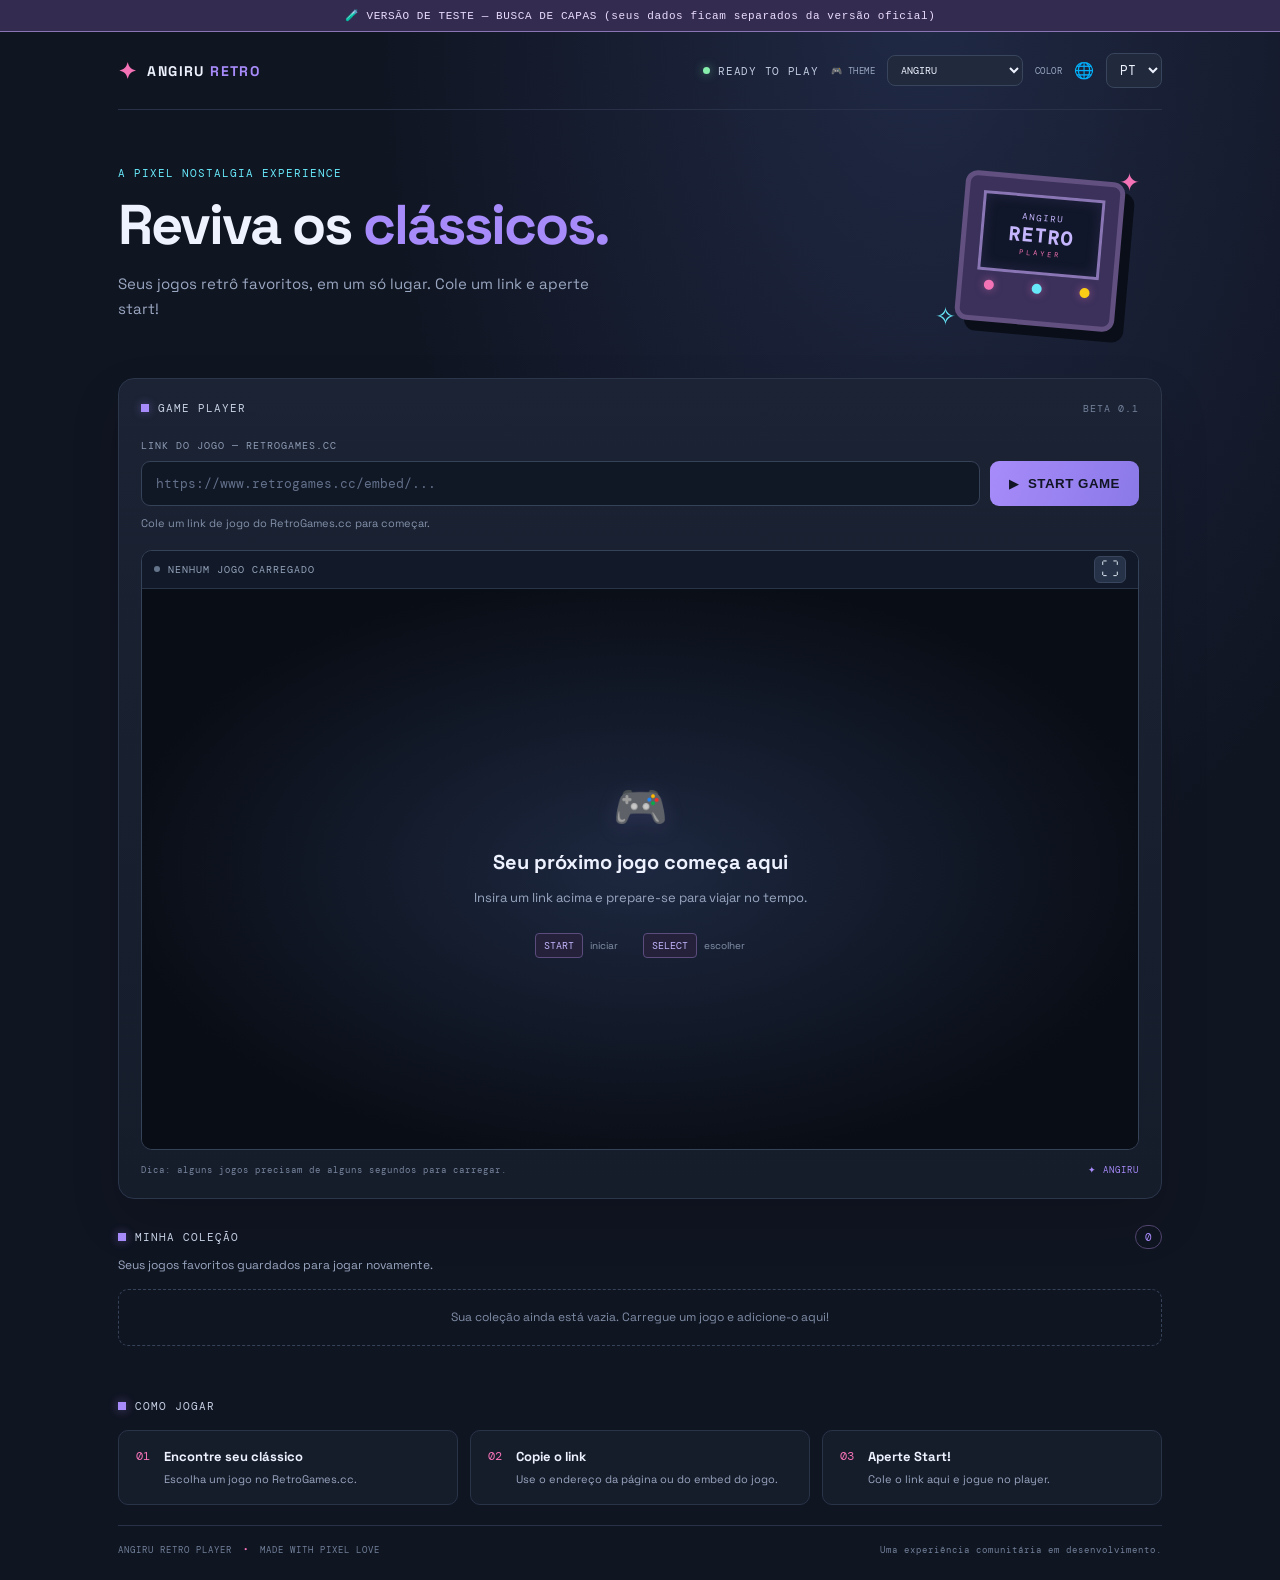
==== commit cd50cb87: "Refresh preview cache for thumbnail fallback" ====
--- a/preview/index.html
+++ b/preview/index.html
@@ -6,7 +6,7 @@
   <meta name="theme-color" content="#101522">
   <meta name="description" content="Angiru Retro Player — um cantinho para jogar clássicos retrô.">
   <title>Angiru Retro Player</title>
-  <link rel="stylesheet" href="style.css?v=cover-test-20261125b">
+  <link rel="stylesheet" href="style.css?v=cover-test-20261125c">
 </head>
 <body>
   <div style="background:#342b50;color:#e9ddff;text-align:center;padding:9px 12px;font:11px monospace;letter-spacing:.6px;border-bottom:1px solid #8b76b5">🧪 VERSÃO DE TESTE — BUSCA DE CAPAS (seus dados ficam separados da versão oficial)</div>
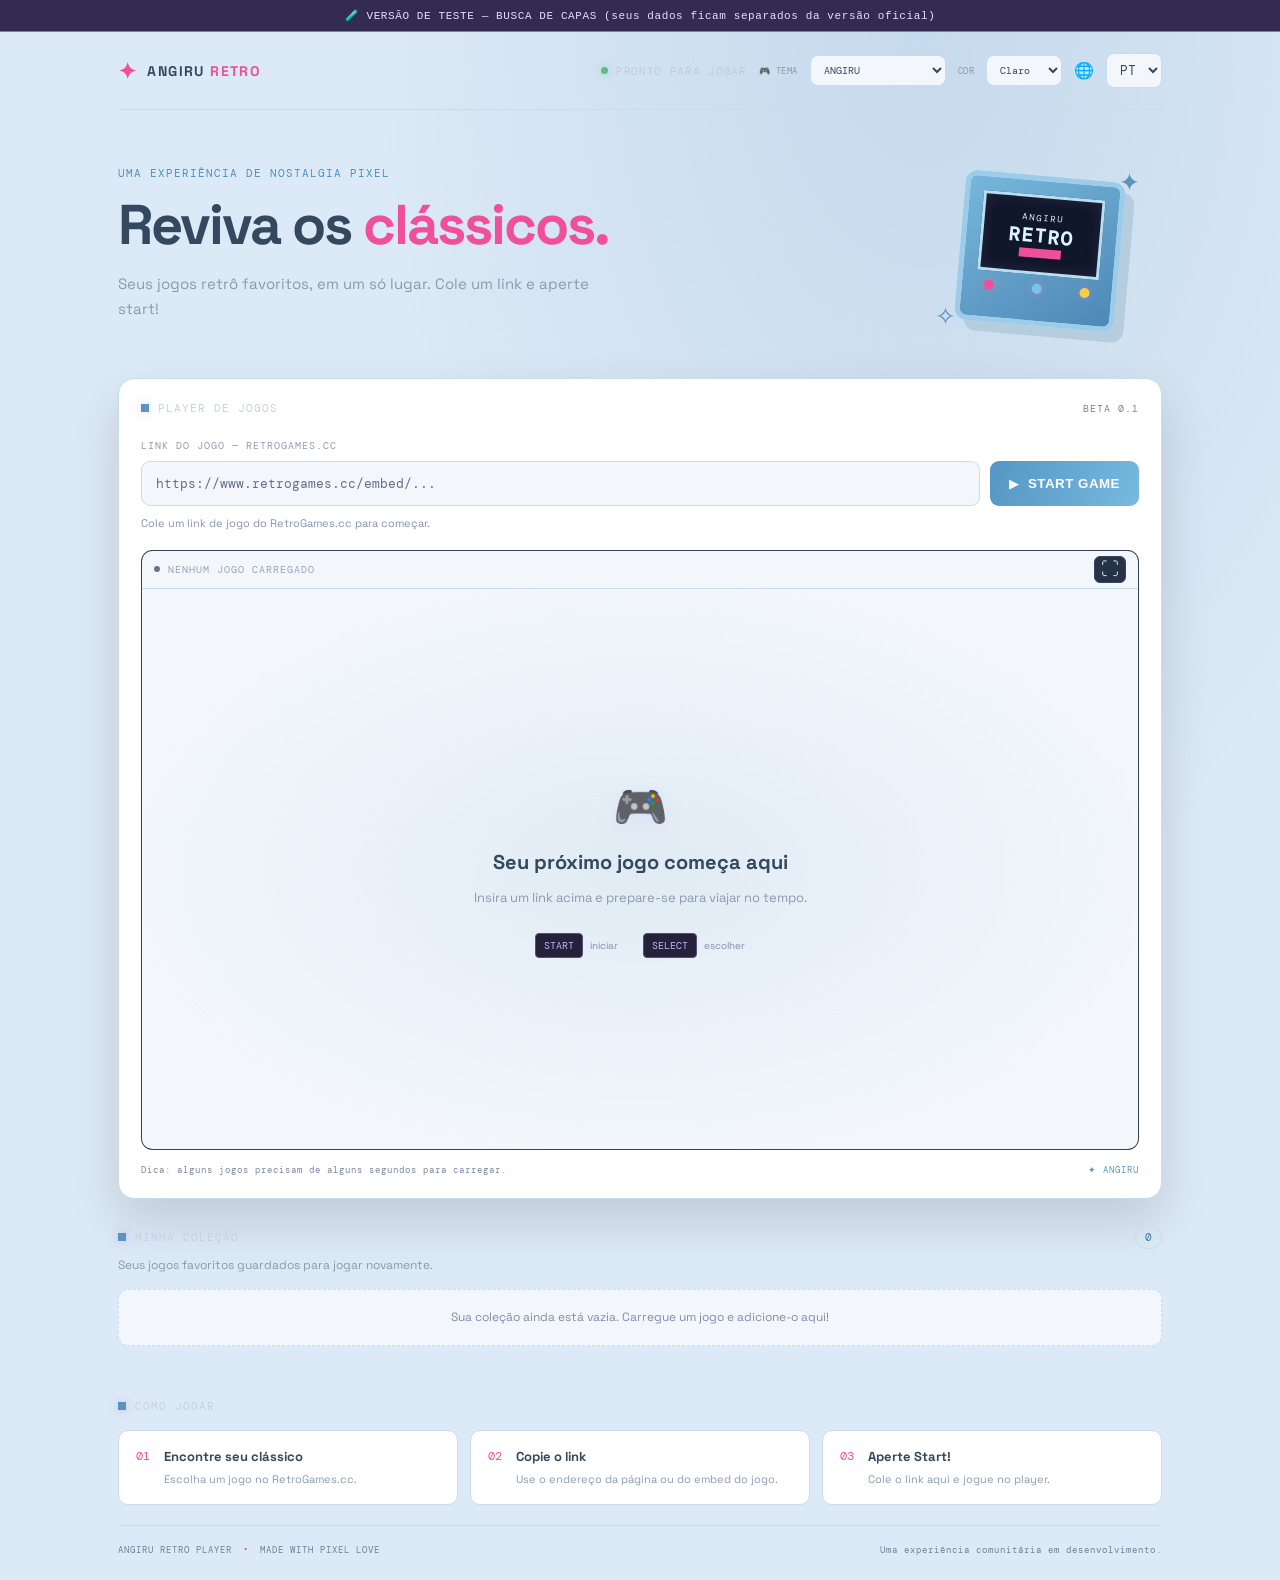
==== commit 783e3d20: "Refresh preview cache after thumbnail fix" ====
--- a/preview/index.html
+++ b/preview/index.html
@@ -6,7 +6,7 @@
   <meta name="theme-color" content="#101522">
   <meta name="description" content="Angiru Retro Player — um cantinho para jogar clássicos retrô.">
   <title>Angiru Retro Player</title>
-  <link rel="stylesheet" href="style.css?v=cover-test-20261125c">
+  <link rel="stylesheet" href="style.css?v=cover-test-20261125d">
 </head>
 <body>
   <div style="background:#342b50;color:#e9ddff;text-align:center;padding:9px 12px;font:11px monospace;letter-spacing:.6px;border-bottom:1px solid #8b76b5">🧪 VERSÃO DE TESTE — BUSCA DE CAPAS (seus dados ficam separados da versão oficial)</div>
